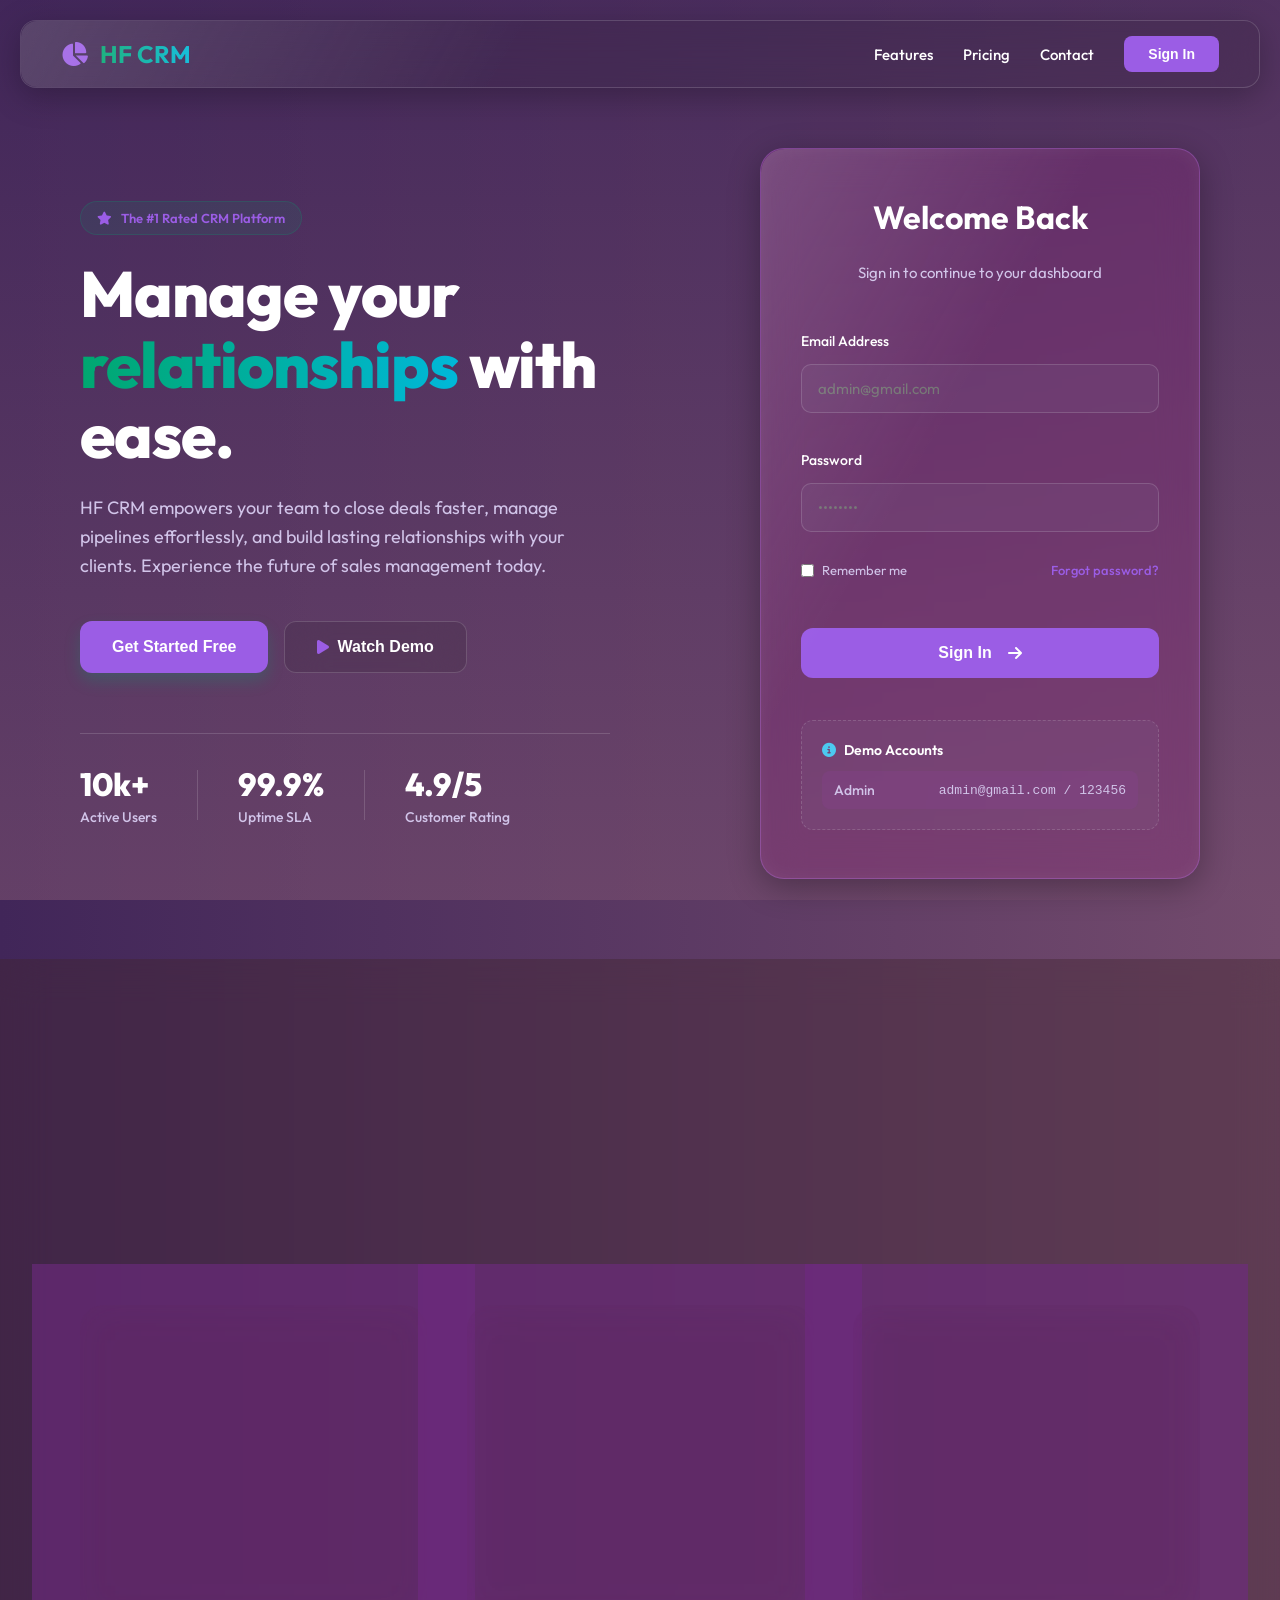
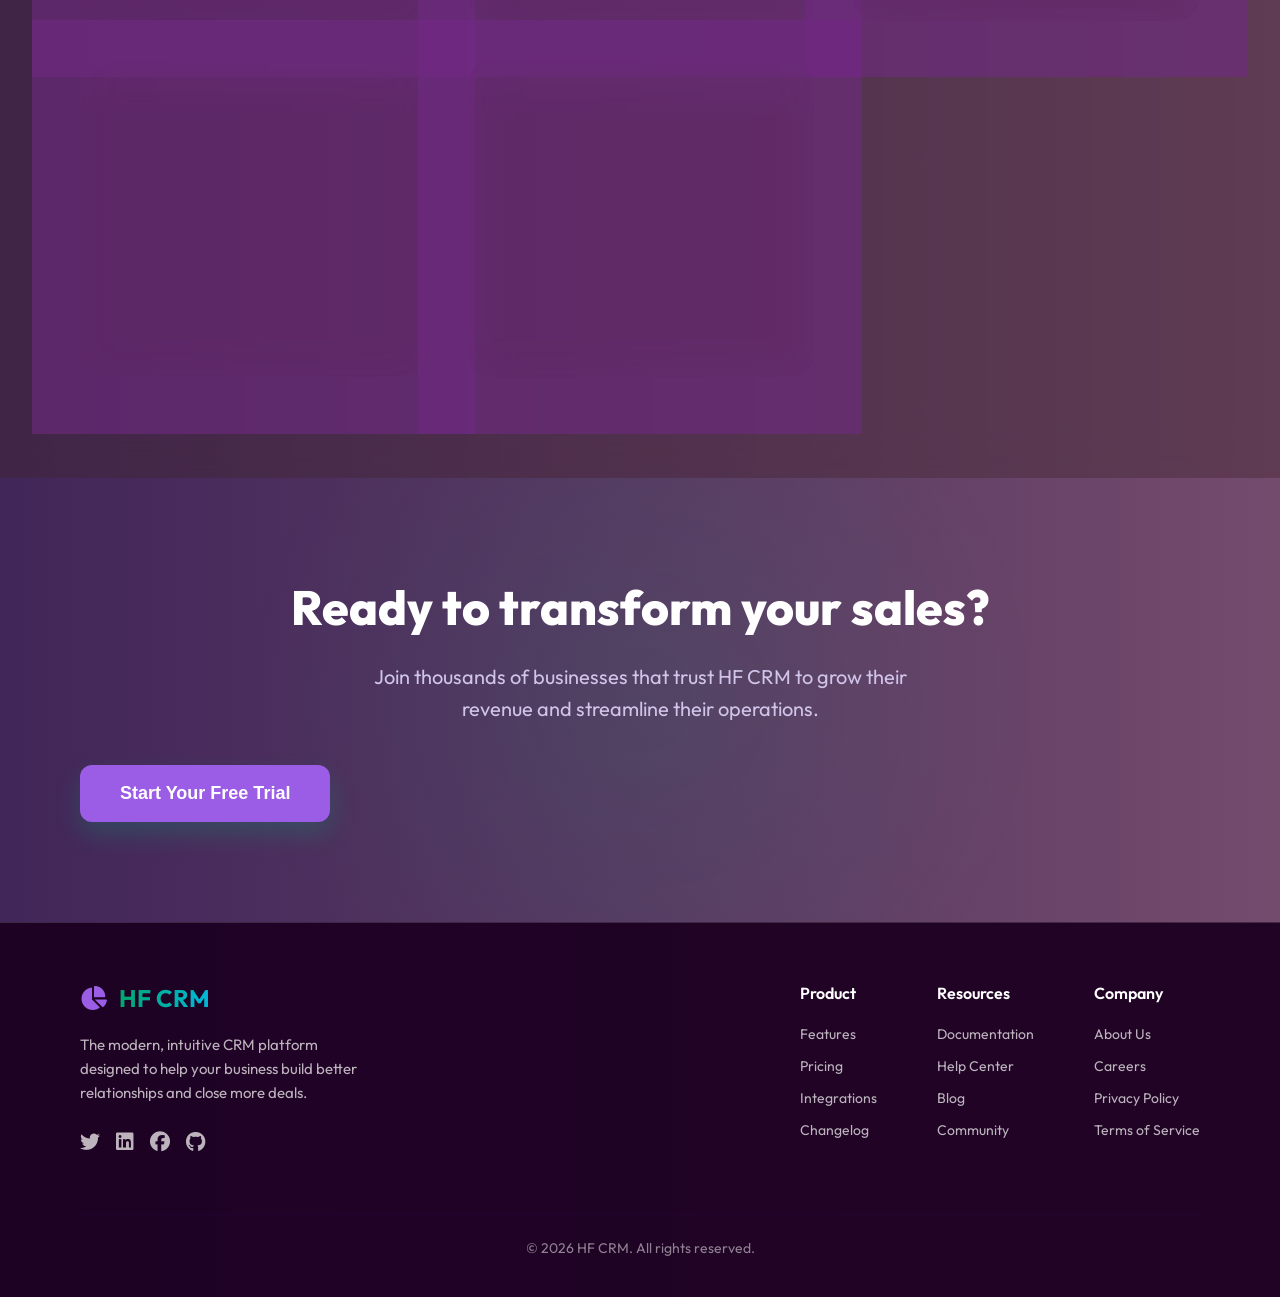
==== index.html @ 9c0c3a37 "Update index.html" ====
<!DOCTYPE html>
<html lang="en">

<head>
    <meta charset="UTF-8">
    <meta name="viewport" content="width=device-width, initial-scale=1.0">
    <title>CRM | Login</title>
    <link rel="stylesheet" href="styles.css">
    <link rel="stylesheet" href="https://cdnjs.cloudflare.com/ajax/libs/font-awesome/6.4.0/css/all.min.css">
</head>

<style>
    html, body.login-body {
        overflow-y: auto !important;
        overflow-x: hidden !important;
        height: auto !important;
        min-height: 100vh !important;
        display: block !important;
    }
</style>

<!-- 🎥 Background Video -->
<video autoplay muted loop playsinline class="bg-video">
    <source src="https://res.cloudinary.com/daoynktgl/video/upload/v1777030679/0424_1_gdzt6b.mp4" type="video/mp4">
</video>

<!-- Overlay (for dark effect) -->
<div class="video-overlay"></div>



<body class="login-body">

    <!-- Navigation Bar -->
    <nav class="glass" style="display: flex; justify-content: space-between; align-items: center; padding: 15px 40px; margin: 20px; border-radius: 16px; position: sticky; top: 20px; z-index: 100;">
        <div class="logo" style="margin-bottom: 0;">
            <i class="fas fa-chart-pie"></i>
            <span>HF CRM</span>
        </div>
        <div style="display: flex; gap: 30px; align-items: center;">
            <a href="#features" style="color: var(--text-primary); text-decoration: none; font-weight: 500; font-size: 15px; transition: color 0.2s;">Features</a>
            <a href="#" style="color: var(--text-primary); text-decoration: none; font-weight: 500; font-size: 15px; transition: color 0.2s;">Pricing</a>
            <a href="#" style="color: var(--text-primary); text-decoration: none; font-weight: 500; font-size: 15px; transition: color 0.2s;">Contact</a>
            <button onclick="document.getElementById('login-section').scrollIntoView({behavior: 'smooth'})" style="padding: 10px 24px; font-size: 14px; border-radius: 8px;">Sign In</button>
        </div>
    </nav>

    <!-- Hero Section -->
    <div style="display: flex; align-items: center; justify-content: space-between; padding: 40px 80px 80px; min-height: calc(100vh - 140px); gap: 60px; flex-wrap: wrap;">
        
        <!-- Left: Marketing Content -->
        <div style="flex: 1; min-width: 400px; max-width: 650px;">
            <div style="display: inline-block; padding: 8px 16px; background: rgba(0, 167, 111, 0.1); color: var(--accent); border-radius: 30px; font-weight: 600; font-size: 13px; margin-bottom: 24px; border: 1px solid rgba(0, 167, 111, 0.2);">
                <i class="fas fa-star" style="margin-right: 6px;"></i> The #1 Rated CRM Platform
            </div>
            <h1 style="font-size: 64px; font-weight: 800; line-height: 1.1; margin-bottom: 24px; color: var(--text-primary); letter-spacing: -1px;">
                Manage your <br/>
                <span style="background: linear-gradient(90deg, #00A76F, #00B8D9); background-clip: text; -webkit-background-clip: text; -webkit-text-fill-color: transparent;">relationships</span> with ease.
            </h1>
            <p style="font-size: 18px; color: var(--text-secondary); line-height: 1.6; margin-bottom: 40px; font-weight: 400;">
                HF CRM empowers your team to close deals faster, manage pipelines effortlessly, and build lasting relationships with your clients. Experience the future of sales management today.
            </p>
            <div style="display: flex; gap: 16px;">
                <button onclick="document.getElementById('login-section').scrollIntoView({behavior: 'smooth'})" style="padding: 16px 32px; font-size: 16px; border-radius: 12px; box-shadow: 0 8px 16px rgba(0, 167, 111, 0.24);">Get Started Free</button>
                <button style="padding: 16px 32px; font-size: 16px; background: var(--bg-panel); color: var(--text-primary); border: 1px solid var(--border); border-radius: 12px; backdrop-filter: var(--blur);" onclick="alert('Demo video coming soon!')">
                    <i class="fas fa-play" style="color: var(--accent);"></i> Watch Demo
                </button>
            </div>
            
            <div style="margin-top: 60px; display: flex; gap: 40px; align-items: center; padding-top: 30px; border-top: 1px solid var(--border);">
                <div>
                    <h3 style="font-size: 32px; font-weight: 800; margin-bottom: 4px; color: var(--text-primary);">10k+</h3>
                    <p style="font-size: 14px; color: var(--text-secondary); font-weight: 500;">Active Users</p>
                </div>
                <div style="width: 1px; height: 50px; background: var(--border);"></div>
                <div>
                    <h3 style="font-size: 32px; font-weight: 800; margin-bottom: 4px; color: var(--text-primary);">99.9%</h3>
                    <p style="font-size: 14px; color: var(--text-secondary); font-weight: 500;">Uptime SLA</p>
                </div>
                <div style="width: 1px; height: 50px; background: var(--border);"></div>
                <div>
                    <h3 style="font-size: 32px; font-weight: 800; margin-bottom: 4px; color: var(--text-primary);">4.9/5</h3>
                    <p style="font-size: 14px; color: var(--text-secondary); font-weight: 500;">Customer Rating</p>
                </div>
            </div>
        </div>

        <!-- Right: Login Form -->
        <div id="login-section" style="flex: 1; display: flex; justify-content: flex-end; min-width: 400px;">
            <div class="glass login-box" style="margin: 0; width: 100%; max-width: 440px; border-radius: 24px; padding: 48px 40px; ">
                <h2 style="font-size: 32px; margin-bottom: 8px;">Welcome Back</h2>
                <p style="text-align: center; color: var(--text-secondary); margin-bottom: 32px; font-size: 15px;">Sign in to continue to your dashboard</p>

                <div id="loginError" style="color: var(--danger); font-size: 14px; text-align: center; display: none; background: rgba(255, 86, 48, 0.12); padding: 12px; border-radius: 8px; margin-bottom: 20px; font-weight: 500; border: 1px solid rgba(255, 86, 48, 0.2);">
                    <i class="fas fa-exclamation-circle" style="margin-right: 6px;"></i> Invalid credentials
                </div>

                <div class="input-group" style="margin-bottom: 20px;">
                    <label for="username" style="font-weight: 500; margin-bottom: 8px; color: var(--text-primary);">Email Address</label>
                    <input type="email" id="username" placeholder="admin@gmail.com" style="padding: 14px 16px; border-radius: 10px;">
                </div>
                <div class="input-group" style="margin-bottom: 12px;">
                    <label for="password" style="font-weight: 500; margin-bottom: 8px; color: var(--text-primary);">Password</label>
                    <input type="password" id="password" placeholder="••••••••" style="padding: 14px 16px; border-radius: 10px;" onkeypress="if(event.key === 'Enter') login()">
                </div>
                
                <div style="display: flex; justify-content: space-between; align-items: center; margin-bottom: 32px;">
                    <label style="display: flex; align-items: center; gap: 8px; font-size: 13px; color: var(--text-secondary); cursor: pointer;">
                        <input type="checkbox" style="width: auto; margin: 0; accent-color: var(--accent);"> Remember me
                    </label>
                    <a href="#" style="font-size: 13px; color: var(--accent); text-decoration: none; font-weight: 500;">Forgot password?</a>
                </div>
                
                <button onclick="login()" style="width: 100%; padding: 16px; margin-bottom: 24px; border-radius: 12px; font-size: 16px;">
                    Sign In <i class="fas fa-arrow-right" style="margin-left: 8px;"></i>
                </button>

                <div style="font-size: 14px; color: var(--text-secondary); background: rgba(145, 158, 171, 0.08); padding: 20px; border-radius: 12px; border: 1px dashed var(--border);">
                    <div style="display: flex; align-items: center; gap: 8px; margin-bottom: 12px; color: var(--text-primary); font-weight: 600;">
                        <i class="fas fa-info-circle" style="color: var(--info);"></i> Demo Accounts
                    </div>
                    <div style="display: flex; justify-content: space-between; align-items: center; background: rgba(136, 67, 150, 0.247); padding: 10px 12px; border-radius: 8px;">
                        <span style="font-weight: 500;">Admin</span>
                        <span style="font-family: monospace; font-size: 13px;">admin@gmail.com / 123456</span>
                    </div>
                </div>
            </div>
        </div>
    </div>

    <!-- Features Section -->
    <div id="features" style="padding: 100px 80px; background: rgba(65,38, 47, 0.4); backdrop-filter: var(--blur); -webkit-backdrop-filter: var(--blur); border-top: 1px solid var(--border);">
        <div style="text-align: center; margin-bottom: 70px;">
            <div style="display: inline-block; padding: 6px 14px; background: rgba(0, 184, 217, 0.1); color: var(--info); border-radius: 20px; font-weight: 600; font-size: 13px; margin-bottom: 16px;">
                WHY CHOOSE US
            </div>
            <h2 style="font-size: 42px; font-weight: 800; margin-bottom: 20px; color: var(--text-primary);">Everything you need to scale</h2>
            <p style="font-size: 18px; color: var(--text-secondary); max-width: 600px; margin: 0 auto; line-height: 1.6;">Our comprehensive suite of tools helps you manage every aspect of your customer relationships seamlessly.</p>
        </div>
        
        <div style="display: grid; grid-template-columns: repeat(auto-fit, minmax(320px, 1fr)); gap: 40px; max-width: 1200px; margin: 0 auto;">
            <!-- Feature 1 -->
            <div class="glass" style="padding: 40px; border-radius: 24px; transition: transform 0.3s, box-shadow 0.3s; background: rgba(112, 42, 131, 0.6);">
                <div style="width: 64px; height: 64px; background: linear-gradient(135deg, rgba(0, 167, 111, 0.2), rgba(0, 167, 111, 0.05)); border-radius: 16px; display: flex; align-items: center; justify-content: center; margin-bottom: 24px; color: #00A76F; font-size: 28px; box-shadow: 0 8px 16px rgba(0, 167, 111, 0.1);">
                    <i class="fas fa-users"></i>
                </div>
                <h3 style="font-size: 22px; font-weight: 700; margin-bottom: 16px;">Contact Management</h3>
                <p style="color: var(--text-secondary); font-size: 16px; line-height: 1.6;">Store and organize all your customer details, communication history, and important notes securely in one centralized hub.</p>
            </div>
            
            <!-- Feature 2 -->
            <div class="glass" style="padding: 40px; border-radius: 24px; transition: transform 0.3s, box-shadow 0.3s; background: rgba(112, 42, 131, 0.6);">
                <div style="width: 64px; height: 64px; background: linear-gradient(135deg, rgba(0, 184, 217, 0.2), rgba(0, 184, 217, 0.05)); border-radius: 16px; display: flex; align-items: center; justify-content: center; margin-bottom: 24px; color: #00B8D9; font-size: 28px; box-shadow: 0 8px 16px rgba(0, 184, 217, 0.1);">
                    <i class="fas fa-tasks"></i>
                </div>
                <h3 style="font-size: 22px; font-weight: 700; margin-bottom: 16px;">Visual Pipelines</h3>
                <p style="color: var(--text-secondary); font-size: 16px; line-height: 1.6;">Visualize your sales process with our intuitive drag-and-drop Kanban boards. Never lose track of a deal's progress again.</p>
            </div>

            <!-- Feature 3 -->
            <div class="glass" style="padding: 40px; border-radius: 24px; transition: transform 0.3s, box-shadow 0.3s; background: rgba(112, 42, 131, 0.6);">
                <div style="width: 64px; height: 64px; background: linear-gradient(135deg, rgba(255, 171, 0, 0.2), rgba(255, 171, 0, 0.05)); border-radius: 16px; display: flex; align-items: center; justify-content: center; margin-bottom: 24px; color: #FFAB00; font-size: 28px; box-shadow: 0 8px 16px rgba(255, 171, 0, 0.1);">
                    <i class="fas fa-chart-pie"></i>
                </div>
                <h3 style="font-size: 22px; font-weight: 700; margin-bottom: 16px;">Advanced Analytics</h3>
                <p style="color: var(--text-secondary); font-size: 16px; line-height: 1.6;">Gain actionable insights into your team's performance with comprehensive real-time dashboards and detailed reports.</p>
            </div>
            
            <!-- Feature 4 -->
            <div class="glass" style="padding: 40px; border-radius: 24px; transition: transform 0.3s, box-shadow 0.3s; background: rgba(112, 42, 131, 0.6);">
                <div style="width: 64px; height: 64px; background: linear-gradient(135deg, rgba(255, 86, 48, 0.2), rgba(255, 86, 48, 0.05)); border-radius: 16px; display: flex; align-items: center; justify-content: center; margin-bottom: 24px; color: #FF5630; font-size: 28px; box-shadow: 0 8px 16px rgba(255, 86, 48, 0.1);">
                    <i class="fas fa-shield-alt"></i>
                </div>
                <h3 style="font-size: 22px; font-weight: 700; margin-bottom: 16px;">Enterprise Security</h3>
                <p style="color: var(--text-secondary); font-size: 16px; line-height: 1.6;">Bank-grade encryption, role-based access controls, and automated backups keep your sensitive customer data safe.</p>
            </div>
            <!-- Live Analytics Section -->
            <div class="glass anim-float-up anim-stagger-5" style="padding:40px; border-radius:24px; background: rgba(112, 42, 131, 0.6); text-align:center;">
                <h2 style="font-size:36px; font-weight:800; color:var(--text-primary); margin-bottom:20px;">Live Analytics Overview</h2>
                <img src="https://cdn-icons-png.flaticon.com/128/1325/1325104.png" alt="Analytics illustration" style="max-width:100%; height:auto; border-radius:12px; box-shadow:0 8px 16px rgba(0,0,0,0.2);">
                <p style="font-size:16px; color:var(--text-secondary); margin-top:12px;">Real‑time insights visualized with sleek, glass‑morphic charts.</p>
            </div>
        </div>
    </div>

    <!-- CTA Section -->
    <div style="padding: 100px 80px; text-align: center; position: relative; overflow: hidden;">
        <div style="position: absolute; top: 50%; left: 50%; transform: translate(-50%, -50%); width: 800px; height: 800px; background: radial-gradient(circle, rgba(0, 167, 111, 0.1) 0%, transparent 70%); z-index: -1;"></div>
        <h2 style="font-size: 48px; font-weight: 800; margin-bottom: 24px; color: var(--text-primary);">Ready to transform your sales?</h2>
        <p style="font-size: 20px; color: var(--text-secondary); max-width: 600px; margin: 0 auto 40px; line-height: 1.6;">Join thousands of businesses that trust HF CRM to grow their revenue and streamline their operations.</p>
        <button onclick="document.getElementById('login-section').scrollIntoView({behavior: 'smooth'})" style="padding: 18px 40px; font-size: 18px; border-radius: 12px; box-shadow: 0 12px 24px rgba(0, 167, 111, 0.24); transition: transform 0.2s, box-shadow 0.2s;">
            Start Your Free Trial
        </button>
    </div>

    <!-- Footer -->
    <footer style="padding: 60px 80px 40px; background: rgba(29, 0, 34, 0.95); color: white; border-top: 1px solid var(--border);">
        <div style="display: flex; justify-content: space-between; flex-wrap: wrap; gap: 40px; max-width: 1200px; margin: 0 auto 60px;">
            <div style="max-width: 300px;">
                <div class="logo" style="margin-bottom: 20px; color: white;">
                    <i class="fas fa-chart-pie" style="color: var(--accent);"></i>
                    <span style="background: linear-gradient(90deg, #00A76F, #00B8D9); background-clip: text; -webkit-background-clip: text; -webkit-text-fill-color: transparent;">HF CRM</span>
                </div>
                <p style="color: rgba(255,255,255,0.7); font-size: 15px; line-height: 1.6; margin-bottom: 24px;">The modern, intuitive CRM platform designed to help your business build better relationships and close more deals.</p>
                <div style="display: flex; gap: 16px;">
                    <a href="#" style="color: rgba(255,255,255,0.7); font-size: 20px; transition: color 0.2s;"><i class="fab fa-twitter"></i></a>
                    <a href="#" style="color: rgba(255,255,255,0.7); font-size: 20px; transition: color 0.2s;"><i class="fab fa-linkedin"></i></a>
                    <a href="#" style="color: rgba(255,255,255,0.7); font-size: 20px; transition: color 0.2s;"><i class="fab fa-facebook"></i></a>
                    <a href="#" style="color: rgba(255,255,255,0.7); font-size: 20px; transition: color 0.2s;"><i class="fab fa-github"></i></a>
                </div>
            </div>
            
            <div style="display: flex; gap: 60px; flex-wrap: wrap;">
                <div>
                    <h4 style="color: white; font-size: 16px; font-weight: 600; margin-bottom: 20px;">Product</h4>
                    <ul style="list-style: none; padding: 0; margin: 0; display: flex; flex-direction: column; gap: 12px;">
                        <li><a href="#" style="color: rgba(255,255,255,0.7); text-decoration: none; font-size: 14px; transition: color 0.2s;">Features</a></li>
                        <li><a href="#" style="color: rgba(255,255,255,0.7); text-decoration: none; font-size: 14px; transition: color 0.2s;">Pricing</a></li>
                        <li><a href="#" style="color: rgba(255,255,255,0.7); text-decoration: none; font-size: 14px; transition: color 0.2s;">Integrations</a></li>
                        <li><a href="#" style="color: rgba(255,255,255,0.7); text-decoration: none; font-size: 14px; transition: color 0.2s;">Changelog</a></li>
                    </ul>
                </div>
                <div>
                    <h4 style="color: white; font-size: 16px; font-weight: 600; margin-bottom: 20px;">Resources</h4>
                    <ul style="list-style: none; padding: 0; margin: 0; display: flex; flex-direction: column; gap: 12px;">
                        <li><a href="#" style="color: rgba(255,255,255,0.7); text-decoration: none; font-size: 14px; transition: color 0.2s;">Documentation</a></li>
                        <li><a href="#" style="color: rgba(255,255,255,0.7); text-decoration: none; font-size: 14px; transition: color 0.2s;">Help Center</a></li>
                        <li><a href="#" style="color: rgba(255,255,255,0.7); text-decoration: none; font-size: 14px; transition: color 0.2s;">Blog</a></li>
                        <li><a href="#" style="color: rgba(255,255,255,0.7); text-decoration: none; font-size: 14px; transition: color 0.2s;">Community</a></li>
                    </ul>
                </div>
                <div>
                    <h4 style="color: white; font-size: 16px; font-weight: 600; margin-bottom: 20px;">Company</h4>
                    <ul style="list-style: none; padding: 0; margin: 0; display: flex; flex-direction: column; gap: 12px;">
                        <li><a href="#" style="color: rgba(255,255,255,0.7); text-decoration: none; font-size: 14px; transition: color 0.2s;">About Us</a></li>
                        <li><a href="#" style="color: rgba(255,255,255,0.7); text-decoration: none; font-size: 14px; transition: color 0.2s;">Careers</a></li>
                        <li><a href="#" style="color: rgba(255,255,255,0.7); text-decoration: none; font-size: 14px; transition: color 0.2s;">Privacy Policy</a></li>
                        <li><a href="#" style="color: rgba(255,255,255,0.7); text-decoration: none; font-size: 14px; transition: color 0.2s;">Terms of Service</a></li>
                    </ul>
                </div>
            </div>
        </div>
        <div style="border-top: 1px solid rgba(77, 0, 154, 0.1); padding-top: 24px; text-align: center; color: rgba(255,255,255,0.5); font-size: 14px;">
            <p>© 2026 HF CRM. All rights reserved.</p>
        </div>
    </footer>

    <script type="module" src="script.js"></script>
</body>
</html>
---- styles.css ----
@import url('https://fonts.googleapis.com/css2?family=Outfit:wght@300;400;500;600;700&display=swap');

:root {
    --bg-base: linear-gradient(to right, rgb(65, 38, 89), #734b6d);

    --bg-panel: rgba(30, 30, 30, 0.12);
    --bg-card: rgba(255, 255, 255, 0.12);

    --border: rgba(255, 255, 255, 0.15);

    --text-primary: #ffffff;
    --text-secondary: #d1c4e9;

    --accent: #9b5de5;
    --accent-hover: #7b2cbf;

    --danger: #ff6b6b;
    --warning: #ffd166;
    --info: #4cc9f0;

    --blur: blur(20px);
}

/* RESET */
* {
    margin: 0;
    padding: 0;
    box-sizing: border-box;
}

/* BODY (single clean version) */
body {
    font-family: 'Outfit', sans-serif;
    color: var(--text-primary);
    min-height: 100vh;
    overflow-x: hidden;
    animation: fadeSlide 0.5s ease;

    /* fallback background */
    background: var(--bg-base);
}

/*  background: none;VIDEO BACKGROUND */
.bg-video {
    position: fixed;
    top: 0;
    left: 0;
    width: 100%;
    height: 100%;
    object-fit: cover;
    z-index: -2;
}

/* Overlay */
.video-overlay {
    position: fixed;
    width: 100%;
    height: 100%;
    background: rgba(30, 10, 50, 0.6);
    z-index: -1;
}

/* INPUT GROUP FIX */
.input-group {
    display: flex;
    flex-direction: column;
    gap: 6px;
    align-items: flex-start;
    width: 100%;
}



/* ===================== MAIN ===================== */
.main-content {
    flex: 1;
    padding: 20px;
    overflow-y: auto;
}

/* HEADER */
.header {
    display: flex;
    justify-content: space-between;
    margin-bottom: 20px;
}

/* ===================== SECTIONS ===================== */
.section {
    display: none;
    opacity: 0;
    transform: translateY(10px);
}

.section.active {
    display: block;
    opacity: 1;
    transform: translateY(0);
}

/* ===================== STATS ===================== */
.stats-grid {
    display: grid;
    grid-template-columns: repeat(3, 1fr);
    gap: 15px;
}

.stat-card {
    padding: 20px;
}

.stat-card .value {
    font-size: 24px;
    font-weight: 700;
}

/* ===================== DIRECTORY ===================== */
.directory-layout {
    display: flex;
    gap: 15px;
}

.dir-list {
    width: 300px;
    padding: 15px;
}

.customer-card {
    padding: 10px;
    border-radius: 8px;
    cursor: pointer;
    background: rgba(0,0,0,0.04);
}

.customer-card:hover {
    background: rgba(0,0,0,0.08);
}

/* ===================== PROFILE ===================== */
.profile-header {
    padding: 20px;
}

.profile-title {
    font-size: 22px;
}

/* ===================== PIPELINE ===================== */
.pipeline-board {
    display: flex;
    gap: 15px;
}

.pipeline-col {
    flex: 1;
    padding: 10px;
}

.kanban-card {
    padding: 12px;
    border-radius: 8px;
    background: var(--bg-card);
    cursor: grab;
}

/* ===================== ADMIN ===================== */
.admin-grid {
    display: grid;
    grid-template-columns: 1fr 2fr;
    gap: 20px;
}

.admin-card {
    padding: 20px;
}

/* ===================== BUTTON ===================== */
button {
    background: var(--accent);
    color: #fff;
    border: none;
    padding: 10px;
    border-radius: 6px;
    cursor: pointer;
}

button:hover {
    background: var(--accent-hover);
}

/* ===================== ANIMATIONS ===================== */
@keyframes fadeSlide {
    from { opacity: 0; transform: translateY(8px); }
    to { opacity: 1; transform: translateY(0); }
}







/* ============================= */
/* 🎬 SMOOTH ANIMATIONS */
/* ============================= */

/* Page load */

/* Section switching */
.section {
    opacity: 0;
    transform: translateY(10px);
}

.section.active {
    opacity: 1;
    transform: translateY(0);
    transition: all 0.3s ease;
}

/* Cards hover */
.glass:hover,
.customer-card:hover,
.kanban-card:hover {
    transform: translateY(-4px);
    box-shadow: 0 10px 20px rgba(0,0,0,0.15);
}

/* Buttons */
button:hover {
    transform: translateY(-2px) scale(1.02);
}
button:active {
    transform: scale(0.96);
}

/* Sidebar hover */
.nav-item:hover {
    transform: translateX(5px);
}






::-webkit-scrollbar {
    width: 6px;
    height: 6px;
}

::-webkit-scrollbar-track {
    background: transparent;
}

::-webkit-scrollbar-thumb {
    background: rgba(145, 158, 171, 0.24);
    border-radius: 4px;
}

::-webkit-scrollbar-thumb:hover {
    background: rgba(145, 158, 171, 0.48);
}

/* Glass Panel Utility */
/* ===================== GLASS ===================== */

.glass {
    background: var(--bg-panel);
    backdrop-filter: var(--blur);
    -webkit-backdrop-filter: var(--blur);

    border: 1px solid var(--border);
    border-radius: 16px;

    /* ✨ Add depth */
    box-shadow: 0 8px 32px rgba(0, 0, 0, 0.25);

    /* ✨ Subtle inner highlight (glass feel) */
    position: relative;
    overflow: hidden;
}

.glass::before {
    content: "";
    position: absolute;
    inset: 0;
    border-radius: 16px;

    /* light reflection */
    background: linear-gradient(
        120deg,
        rgba(255, 255, 255, 0.15),
        transparent 40%
    );

    pointer-events: none;
}

/* 📦 Directory Panel - Compact Version */

.dir-list {
    width: 320px;              /* smaller width */
    padding: 16px;             /* reduced padding */
    gap: 10px;
}

.dir-profile {
    padding: 16px;             /* reduce inside spacing */
}

/* 🔍 Search box */
#search {
    padding: 8px 10px;
    font-size: 13px;
}

/* 🔽 Filter dropdown */
.dir-filters select {
    padding: 6px 8px;
    font-size: 12px;
}

/* 👤 Customer Cards */
.customer-card {
    padding: 10px;
    font-size: 13px;
}

.customer-card .name {
    font-size: 14px;
}

.customer-card .company {
    font-size: 11px;
}

/* 🧠 Profile Section */
.profile-header {
    padding: 16px;
}

.profile-title {
    font-size: 20px;
}

.profile-info {
    gap: 12px;
}

.info-item span:first-child {
    font-size: 11px;
}

.info-item span:last-child {
    font-size: 13px;
}

/* 📝 Notes */
.notes-section {
    padding: 16px;
}

.note-item {
    padding: 10px;
    font-size: 12px;
}


/* 🎥 VIDEO BACKGROUND */
.bg-video {
    position: fixed;
    top: 0;
    left: 0;
    width: 100%;
    height: 100%;
    object-fit: cover;
    z-index: -2;
}

/* Dark overlay for readability */
.video-overlay {
    position: fixed;
    top: 0;
    left: 0;
    width: 100%;
    height: 100%;

    background: linear-gradient(
        rgba(66, 39, 90, 0.7),
        rgba(115, 75, 109, 0.7)
    );

    z-index: -1;
}



/* Login Page Specific */
/* Wrapper */
.login-wrapper {
    flex: 1;
    display: flex;
    justify-content: flex-end;
    min-width: 400px;
}

/* Login Box */
.login-box {
    width: 100%;
    max-width: 420px;
    padding: 40px;
    border-radius: 24px;

    background: rgba(150, 38, 133, 0.25);
    backdrop-filter: blur(20px);
    -webkit-backdrop-filter: blur(20px);

    border: 1px solid rgba(199, 125, 255, 0.3);

    box-shadow: 
        0 8px 32px rgba(0, 0, 0, 0.3),
        inset 0 0 20px rgba(255, 255, 255, 0.05);

    display: flex;
    flex-direction: column;
    gap: 18px;

    position: relative;
    overflow: hidden;
}

/* Glass reflection */
.login-box::before {
    content: "";
    position: absolute;
    inset: 0;
    border-radius: 24px;
    background: linear-gradient(
        120deg,
        rgba(255,255,255,0.15),
        transparent 40%
    );
}

/* Text */
.login-box h2 {
    text-align: center;
    font-size: 28px;
}

.login-sub {
    text-align: center;
    color: var(--text-secondary);
    margin-bottom: 10px;
}

/* Error */
.login-error {
    display: none;
    background: rgba(255, 86, 48, 0.12);
    padding: 10px;
    border-radius: 8px;
    color: var(--danger);
    font-size: 14px;
}
.input-group {
    display: flex;
    flex-direction: column;
    gap: 8px;
    align-items: center;

display: flex;
    flex-direction: column;
    gap: 6px;
    align-items: flex-start; /* ✅ FIX */
    width: 100%;
}

.input-group label {
    text-align: left;
    width: 100%;
    font-size: 14px;
}


.input-group label {
    font-size: 14px;
    color: var(--text-secondary);
}

input,
select,
textarea {
    width: 100%;
    padding: 12px 16px;
    background: rgba(145, 158, 171, 0.08);
    border: 1px solid var(--border);
    border-radius: 8px;
    color: var(--text-primary);
    font-family: inherit;
    font-size: 15px;
    transition: all 0.2s;
    outline: none;
}

input:focus,
select:focus,
textarea:focus {
    border-color: var(--accent);
    background: rgba(0, 167, 111, 0.04);
    box-shadow: 0 0 0 4px rgba(0, 167, 111, 0.16);
}

button {
    background: var(--accent);
    color: white;
    border: none;
    padding: 14px;
    border-radius: 8px;
    font-size: 16px;
    font-weight: 600;
    cursor: pointer;
    transition: all 0.2s;
    display: flex;
    justify-content: center;
    align-items: center;
    gap: 8px;
}

button:hover {
    background: var(--accent-hover);
    transform: translateY(-2px);
    box-shadow: 0 8px 16px rgba(0, 167, 111, 0.24);
}

button:active {
    transform: translateY(0);
}

button.danger {
    background: rgba(255, 86, 48, 0.16);
    color: var(--danger);
}

button.danger:hover {
    background: var(--danger);
    color: white;
    box-shadow: 0 8px 16px rgba(255, 86, 48, 0.24);
}

/* Dashboard Layout */
.sidebar {
    width: 280px;
    border-right: 1px solid var(--border);
    padding: 24px;
    display: flex;
    flex-direction: column;
    gap: 8px;
    background: var(--bg-panel);
    backdrop-filter: var(--blur);
    z-index: 10;
    border-radius: 0;

    

}
/* Mobile behavior */
@media (max-width: 768px) {
    .sidebar {
        position: fixed;
        top: 0;
        left: 0;
        height: 100%;
        width: 220px;
        transform: translateX(-100%);
        transition: 0.3s ease;
        z-index: 1000;
    }

    .sidebar.active {
        transform: translateX(0);
    }
}


.logo {
    font-size: 24px;
    font-weight: 700;
    margin-bottom: 32px;
    display: flex;
    align-items: center;
    gap: 12px;
}

.logo span {
    background: linear-gradient(90deg, #00A76F, #00B8D9);
    -webkit-background-clip: text;
    background-clip: text;
    -webkit-text-fill-color: transparent;
}

.logo i {
    color: var(--accent);
}

.nav-item {
    padding: 14px 16px;
    border-radius: 8px;
    cursor: pointer;
    color: var(--text-secondary);
    font-weight: 500;
    transition: all 0.2s;
    display: flex;
    align-items: center;
    gap: 14px;
}

.nav-item i {
    font-size: 18px;
    width: 20px;
    text-align: center;
}

.nav-item:hover {
    background: rgba(145, 158, 171, 0.08);
    color: var(--text-primary);
}

.nav-item.active {
    background: rgba(0, 167, 111, 0.08);
    color: var(--accent);
}

/* Logout always at bottom (desktop) */
.nav-item.logout {
    margin-top: auto;
}

/* Mobile fix */
@media (max-width: 768px) {
    .nav-item.logout {
        position: fixed;
        bottom: 10px;
        right: 10px;
        background: var(--danger);
        color: white;
        border-radius: 50px;
        padding: 10px 14px;
        z-index: 999;
    }

    .nav-item.logout i {
        margin: 0;
    }

    .nav-item.logout span {
        display: none; /* optional: icon only */
    }
}

.header {
    display: flex;
    justify-content: space-between;
    align-items: center;
    margin-bottom: 32px;
}

.header h1 {
    font-size: 28px;
    font-weight: 600;
    margin: 0;
}

.user-info {
    display: flex;
    align-items: center;
    gap: 12px;
    padding: 8px 20px 8px 12px;
    border-radius: 30px;
    background: var(--bg-card);
    border: 1px solid var(--border);
}

.role-badge {
    font-size: 11px;
    padding: 3px 8px;
    border-radius: 6px;
    background: rgba(0, 184, 217, 0.16);
    color: var(--info);
    text-transform: uppercase;
    font-weight: 700;
    letter-spacing: 0.5px;
}

/* Sections */
.section {
    display: none;
    animation: fadeIn 0.4s ease;
}

.section.active {
    display: flex;
    flex-direction: column;
    height: 100%;
}

/* Directory Layout */
.directory-layout {
    display: flex;
    gap: 24px;
    height: calc(100vh - 150px);
}

.dir-list {
    width: 380px;
    display: flex;
    flex-direction: column;
    gap: 16px;
    padding: 24px;
}

.dir-filters {
    display: flex;
    gap: 8px;
}

.customer-card {
    padding: 16px;
    border-radius: 12px;
    background: rgba(145, 158, 171, 0.04);
    border: 1px solid var(--border);
    cursor: pointer;
    transition: all 0.2s;
    position: relative;
    overflow: hidden;
}

.customer-card::before {
    content: '';
    position: absolute;
    left: 0;
    top: 0;
    height: 100%;
    width: 4px;
    background: transparent;
    transition: all 0.2s;
}

.customer-card:hover {
    background: rgba(145, 158, 171, 0.08);
}

.customer-card.active {
    background: rgba(0, 167, 111, 0.08);
    border-color: rgba(0, 167, 111, 0.24);
}

.customer-card.active::before {
    background: var(--accent);
}

.customer-card .name {
    font-weight: 600;
    font-size: 16px;
}

.customer-card .company {
    color: var(--text-secondary);
    font-size: 13px;
    margin-top: 4px;
}

.customer-card .badge {
    display: inline-block;
    font-size: 11px;
    padding: 3px 8px;
    border-radius: 6px;
    margin-top: 10px;
    font-weight: 600;
}

.dir-profile {
    flex: 1;
    display: flex;
    flex-direction: column;
    overflow: hidden;
}

.profile-header {
    padding: 32px;
    border-bottom: 1px solid var(--border);
    background: rgba(33, 43, 54, 0.4);
    border-radius: 16px 16px 0 0;
}

.profile-title {
    font-size: 32px;
    font-weight: 700;
}

.profile-info {
    display: grid;
    grid-template-columns: repeat(auto-fit, minmax(200px, 1fr));
    gap: 24px;
}

.info-item {
    display: flex;
    flex-direction: column;
    gap: 6px;
}

.info-item span:first-child {
    color: var(--text-secondary);
    font-size: 13px;
    text-transform: uppercase;
    letter-spacing: 0.5px;
    font-weight: 500;
}

.info-item span:last-child {
    font-weight: 500;
    font-size: 16px;
}

.notes-section {
    flex: 1;
    display: flex;
    flex-direction: column;
    padding: 32px;
    overflow: hidden;
}

.notes-list {
    flex: 1;
    overflow-y: auto;
    display: flex;
    flex-direction: column;
    gap: 16px;
    padding-right: 8px;
    margin-bottom: 24px;
}

.note-item {
    background: rgba(145, 158, 171, 0.04);
    padding: 20px;
    border-radius: 12px;
    border-left: 4px solid var(--info);
    animation: fadeIn 0.3s ease;
}

.note-item .meta {
    display: flex;
    justify-content: space-between;
    font-size: 13px;
    color: var(--text-secondary);
    margin-bottom: 12px;
}

.note-item .meta span:first-child {
    color: var(--text-primary);
    font-weight: 500;
}

.note-item .text {
    font-size: 15px;
    line-height: 1.6;
    color: rgba(255, 255, 255, 0.9);
}

.note-item .follow-up {
    margin-top: 12px;
    font-size: 13px;
    color: var(--warning);
    display: inline-flex;
    align-items: center;
    gap: 6px;
    background: rgba(255, 171, 0, 0.16);
    padding: 6px 12px;
    border-radius: 6px;
    font-weight: 500;
}

.note-input-area {
    display: flex;
    flex-direction: column;
    gap: 16px;
    background: rgba(145, 158, 171, 0.04);
    padding: 20px;
    border-radius: 12px;
    border: 1px solid var(--border);
}

.note-actions {
    display: flex;
    gap: 16px;
    align-items: center;
}

.note-actions input[type="date"] {
    flex: 1;
    background: var(--bg-base);
}

.note-actions button {
    width: auto;
    padding: 12px 24px;
}

/* Pipeline */
.pipeline-board {
    display: flex;
    gap: 24px;
    height: calc(100vh - 150px);
    overflow-x: auto;
    padding-bottom: 24px;
}

.pipeline-col {
    flex: 1;
    min-width: 320px;
    display: flex;
    flex-direction: column;
    gap: 16px;
    background: rgba(33, 43, 54, 0.4);
    padding: 20px;
    border-radius: 16px;
    border: 1px solid var(--border);
}

.pipeline-col h3 {
    font-size: 16px;
    font-weight: 600;
    color: var(--text-primary);
    display: flex;
    justify-content: space-between;
    align-items: center;
    margin: 0 0 8px 0;
    padding-bottom: 12px;
    border-bottom: 1px solid var(--border);
}

.pipeline-col h3 span {
    background: rgba(145, 158, 171, 0.16);
    padding: 2px 10px;
    border-radius: 12px;
    font-size: 12px;
}

.kanban-cards {
    flex: 1;
    display: flex;
    flex-direction: column;
    gap: 16px;
    min-height: 150px;
    overflow-y: auto;
    padding-right: 4px;
}

.kanban-card {
    background: var(--bg-card);
    padding: 20px;
    border-radius: 12px;
    border: 1px solid var(--border);
    cursor: grab;
    user-select: none;
    transition: all 0.2s;
    box-shadow: 0 4px 8px rgba(0, 0, 0, 0.1);
}

.kanban-card:hover {
    border-color: var(--text-secondary);
    transform: translateY(-2px);
    box-shadow: 0 8px 16px rgba(0, 0, 0, 0.2);
}

.kanban-card:active {
    cursor: grabbing;
    transform: scale(0.98);
}

.kanban-card .name {
    font-weight: 600;
    margin-bottom: 6px;
    font-size: 16px;
}

.kanban-card .company {
    font-size: 14px;
    color: var(--text-secondary);
}

/* Admin */
.admin-grid {
    display: grid;
    grid-template-columns: 1fr 2fr;
    gap: 32px;
}

.admin-card {
    padding: 32px;
    display: flex;
    flex-direction: column;
    gap: 20px;
}

.admin-card h3 {
    margin: 0;
    font-size: 20px;
    font-weight: 600;
}

.user-list {
    display: flex;
    flex-direction: column;
    gap: 16px;
}

.user-item {
    display: flex;
    justify-content: space-between;
    align-items: center;
    padding: 20px;
    background: rgba(145, 158, 171, 0.04);
    border-radius: 12px;
    border: 1px solid var(--border);
}

.user-item .info strong {
    display: block;
    margin-bottom: 6px;
    font-size: 16px;
}

.user-item .info span {
    font-size: 14px;
    color: var(--text-secondary);
}

/* Dashboard Home */
.stats-grid {
    display: grid;
    grid-template-columns: repeat(auto-fit, minmax(280px, 1fr));
    gap: 24px;
}

.stat-card {
    padding: 32px;
    display: flex;
    flex-direction: column;
    gap: 12px;
    position: relative;
    overflow: hidden;
}

.stat-card::after {
    content: '';
    position: absolute;
    right: -20px;
    bottom: -20px;
    width: 100px;
    height: 100px;
    background: radial-gradient(circle, rgba(255, 255, 255, 0.05) 0%, transparent 70%);
    border-radius: 50%;
}

.stat-card .label {
    color: var(--text-secondary);
    font-size: 15px;
    font-weight: 500;
}

.stat-card .value {
    font-size: 40px;
    font-weight: 700;
    color: var(--text-primary);
}

.stat-card.earnings .value {
    color: var(--accent);
}

/* Animations */
@keyframes slideUp {
    from {
        opacity: 0;
        transform: translateY(20px);
    }

    to {
        opacity: 1;
        transform: translateY(0);
    }
}

@keyframes fadeIn {
    from {
        opacity: 0;
    }

    to {
        opacity: 1;
    }
}

.empty-state {
    display: flex;
    flex-direction: column;
    align-items: center;
    justify-content: center;
    height: 100%;
    color: var(--text-secondary);
    gap: 16px;
    text-align: center;
    padding: 40px;
}

.empty-state i {
    font-size: 64px;
    color: rgba(145, 158, 171, 0.2);
}

.empty-state p {
    font-size: 16px;
    max-width: 300px;
    line-height: 1.5;
}

/* loading page */

.loading-screen {
    position: fixed;
    top: 0;
    left: 0;
    width: 100%;
    height: 100%;
    background: #ffffff;
    display: flex;
    flex-direction: column;
    justify-content: center;
    align-items: center;
    z-index: 9999;
}

/* Spinner */
.spinner {
    width: 40px;
    height: 40px;
    border: 4px solid #ddd;
    border-top: 4px solid var(--accent);
    border-radius: 50%;
    animation: spin 1s linear infinite;
    margin-bottom: 10px;
}

@keyframes spin {
    to { transform: rotate(360deg); }
}




/* ============================= */
/* 📱 FINAL MOBILE OPTIMIZATION */
/* ============================= */

@media (max-width: 768px) {

    /* Global scale down */
    body {
        font-size: 13px;
    }

    /* Main layout */
    .main-content {
        padding: 12px;
    }

    /* Header */
    .header h1 {
        font-size: 18px;
    }

    /* Buttons */
    button {
        padding: 8px 10px;
        font-size: 13px;
        border-radius: 6px;
    }

    /* Stats cards */
    .stat-card {
        padding: 14px;
    }

    .stat-card .value {
        font-size: 20px;
    }

    /* Sidebar → Top scroll nav */
    .sidebar {
        width: 100%;
        flex-direction: row;
        overflow-x: auto;
        padding: 8px;
        gap: 8px;
    }

    .nav-item {
        font-size: 12px;
        padding: 8px;
        gap: 6px;
    }

    .nav-item i {
        font-size: 14px;
    }

    /* Directory layout */
    .directory-layout {
        flex-direction: column;
        gap: 10px;
    }

    .dir-list {
        width: 100%;
        padding: 10px;
    }

    /* Customer cards */
    .customer-card {
        padding: 8px;
        font-size: 12px;
        border-radius: 6px;
    }

    .customer-card .name {
        font-size: 13px;
    }

    .customer-card .company {
        font-size: 10px;
    }

    /* Profile */
    .profile-header {
        padding: 12px;
    }

    .profile-title {
        font-size: 18px;
    }

    .profile-info {
        grid-template-columns: 1fr;
        gap: 10px;
    }

    /* Notes */
    .notes-section {
        padding: 12px;
    }

    .note-item {
        padding: 8px;
        font-size: 12px;
    }

    /* Pipeline */
    .pipeline-board {
        flex-direction: column;
        gap: 10px;
    }

    .pipeline-col {
        padding: 10px;
    }

    .kanban-card {
        padding: 10px;
        font-size: 12px;
    }

    /* Admin */
    .admin-grid {
        grid-template-columns: 1fr;
        gap: 12px;
    }

    .admin-card {
        padding: 12px;
    }

    /* Forms */
    input, select, textarea {
        padding: 8px 10px;
        font-size: 13px;
    }

    /* Login box */
    .login-box {
        width: 90%;
        padding: 20px;
    }

    .login-box h2 {
        font-size: 20px;
    }

    /* Loading spinner */
    .spinner {
        width: 30px;
        height: 30px;
        border-width: 3px;
    }
}



/* ============================= */
/* 📱 MOBILE NAV (PHONE ONLY) */
/* ============================= */

/* Hide menu button on desktop */
.menu-toggle {
    display: none;
}

/* Show only on mobile */
@media (max-width: 768px) {
    .menu-toggle {
        display: block;
        position: fixed;
        top: 15px;
        right: 15px;
        z-index: 1001;
        background: var(--accent);
        color: white;
        border: none;
        padding: 10px 12px;
        border-radius: 6px;
        font-size: 18px;
    }
}
/* ============================= */
/* 🌐 UNIVERSAL RESPONSIVE FIX */
/* ============================= */

/* Make all layouts flexible */
img, video {
    max-width: 100%;
    height: auto;
}

/* Prevent overflow */
body {
    overflow-x: hidden;
}

/* FLEX FIX */
.directory-layout,
.pipeline-board,
.admin-grid {
    flex-wrap: wrap;
}

/* ============================= */
/* 💻 TABLET (1024px) */
/* ============================= */
@media (max-width: 1024px) {

    /* Sidebar smaller */
    .sidebar {
        width: 220px;
    }

    /* Directory layout stack */
    .directory-layout {
        flex-direction: column;
    }

    .dir-list {
        width: 100%;
    }

    /* Pipeline wrap */
    .pipeline-board {
        flex-wrap: wrap;
    }

    .pipeline-col {
        min-width: 45%;
    }

    /* Admin layout */
    .admin-grid {
        grid-template-columns: 1fr;
    }
}

/* ============================= */
/* 📱 MOBILE (768px) */
/* ============================= */
@media (max-width: 768px) {

    /* FULL STACK layout */
    body {
        flex-direction: column;
    }

    .sidebar {
        width: 100%;
        position: relative;
        flex-direction: row;
        overflow-x: auto;
    }

    .main-content {
        width: 100%;
    }

    /* Cards responsive */
    .stats-grid {
        grid-template-columns: 1fr;
    }

    /* Pipeline full width */
    .pipeline-col {
        min-width: 100%;
    }
}

/* ============================= */
/* 📱 SMALL PHONES (480px) */
/* ============================= */
@media (max-width: 480px) {

    /* Reduce padding globally */
    * {
        font-size: 12px;
    }

    .header h1 {
        font-size: 16px;
    }

    .stat-card .value {
        font-size: 18px;
    }

/* Tight spacing */
    .main-content {
        padding: 8px;
    }
}

/* ============================= */
/* 🚀 ADVANCED ANIMATIONS */
/* ============================= */

@keyframes pulse-glow {
    0% { box-shadow: 0 0 0 0 rgba(255, 171, 0, 0.4); transform: scale(1); }
    70% { box-shadow: 0 0 0 10px rgba(255, 171, 0, 0); transform: scale(1.05); }
    100% { box-shadow: 0 0 0 0 rgba(255, 171, 0, 0); transform: scale(1); }
}

.anim-pulse {
    animation: pulse-glow 2s infinite;
}

@keyframes bar-grow {
    from { height: 0; opacity: 0; }
}

.anim-bar {
    animation: bar-grow 1s cubic-bezier(0.16, 1, 0.3, 1) forwards;
}

@keyframes float-up {
    0% { transform: translateY(20px); opacity: 0; }
    100% { transform: translateY(0); opacity: 1; }
}

.anim-float-up {
    animation: float-up 0.6s ease-out forwards;
}

.anim-stagger-1 { animation-delay: 0.1s; }
.anim-stagger-2 { animation-delay: 0.2s; }
.anim-stagger-3 { animation-delay: 0.3s; }
.anim-stagger-4 { animation-delay: 0.4s; }
.anim-stagger-5 { animation-delay: 0.5s; }

@keyframes spin-slow {
    100% { transform: rotate(360deg); }
}

.anim-spin-bg {
    animation: spin-slow 20s linear infinite;
}
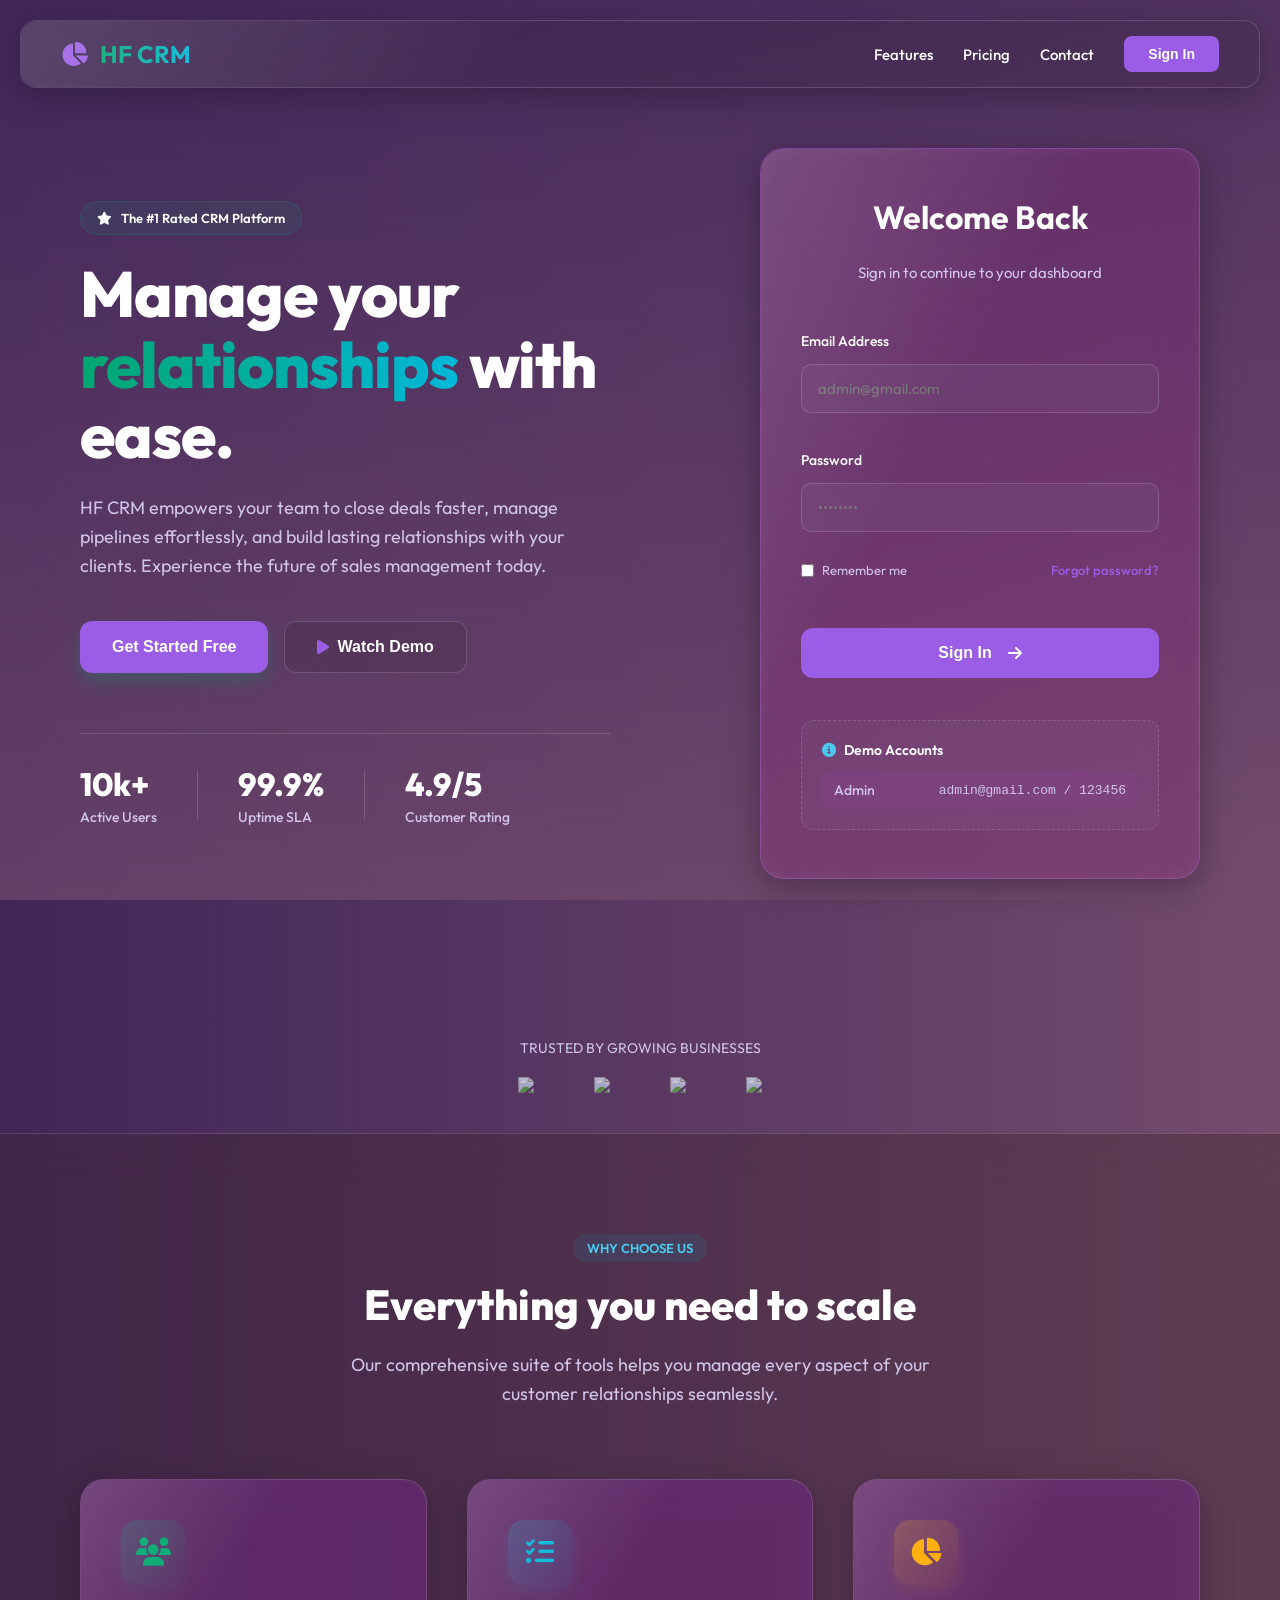
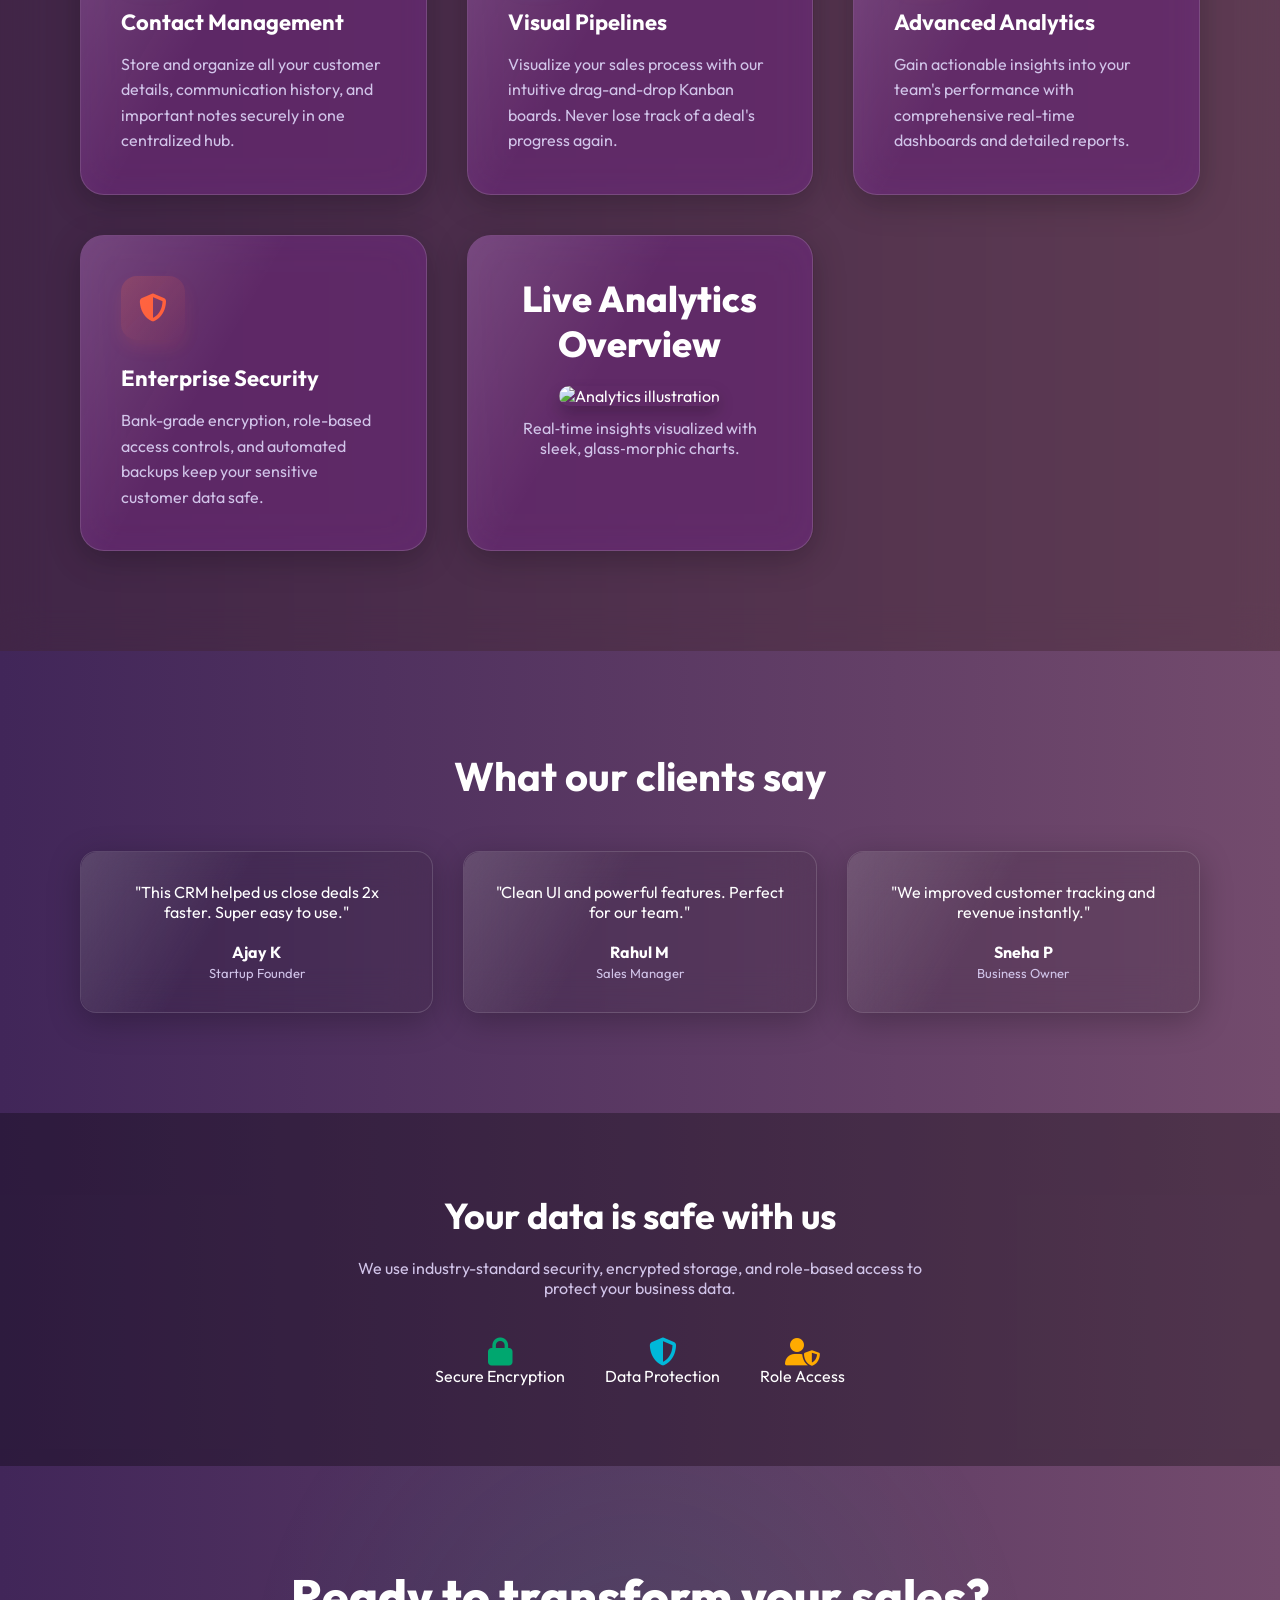
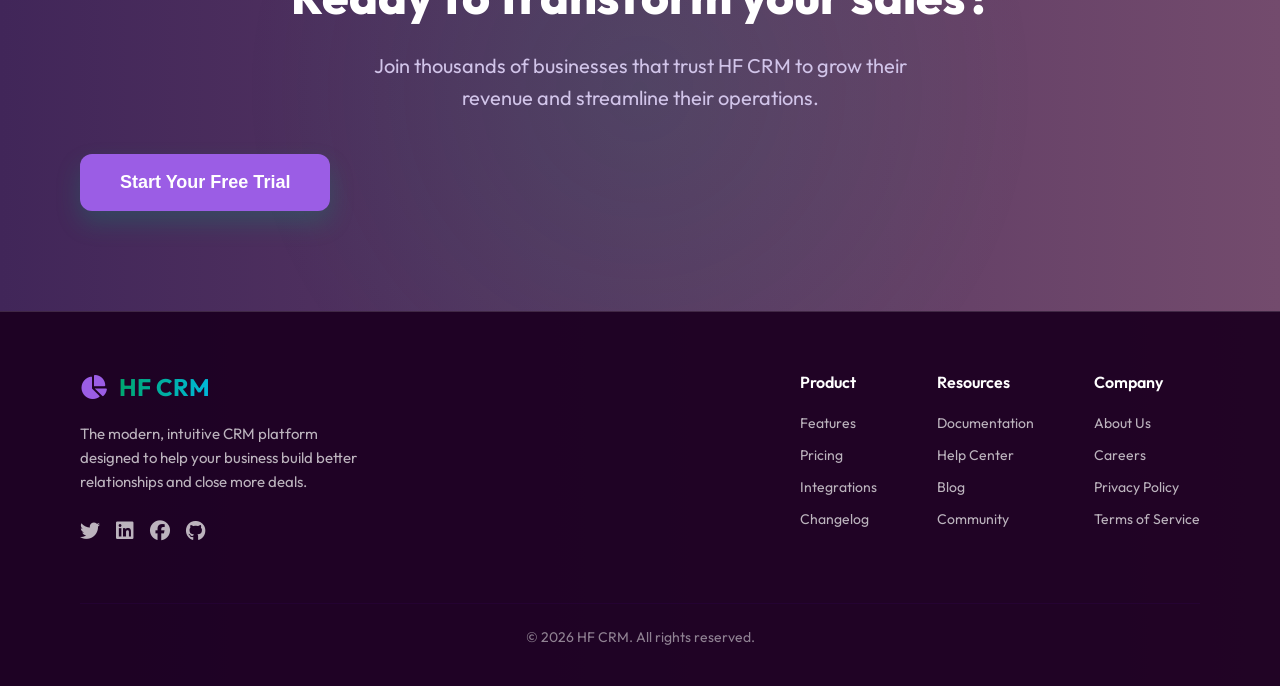
==== commit 6ba46e13: "Update index.html" ====
--- a/index.html
+++ b/index.html
@@ -17,15 +17,19 @@
         min-height: 100vh !important;
         display: block !important;
     }
+
+
 </style>
 
 <!-- 🎥 Background Video -->
 <video autoplay muted loop playsinline class="bg-video">
-    <source src="https://res.cloudinary.com/daoynktgl/video/upload/v1777030679/0424_1_gdzt6b.mp4" type="video/mp4">
+    <source src="gr.mp4" type="video/mp4">
 </video>
 
 <!-- Overlay (for dark effect) -->
 <div class="video-overlay"></div>
+
+
 
 
 
@@ -50,7 +54,7 @@
         
         <!-- Left: Marketing Content -->
         <div style="flex: 1; min-width: 400px; max-width: 650px;">
-            <div style="display: inline-block; padding: 8px 16px; background: rgba(0, 167, 111, 0.1); color: var(--accent); border-radius: 30px; font-weight: 600; font-size: 13px; margin-bottom: 24px; border: 1px solid rgba(0, 167, 111, 0.2);">
+            <div style="display: inline-block; padding: 8px 16px; background: rgba(0, 167, 111, 0.1); color: (--text-primary); border-radius: 30px; font-weight: 600; font-size: 13px; margin-bottom: 24px; border: 1px solid rgba(0, 167, 111, 0.2);">
                 <i class="fas fa-star" style="margin-right: 6px;"></i> The #1 Rated CRM Platform
             </div>
             <h1 style="font-size: 64px; font-weight: 800; line-height: 1.1; margin-bottom: 24px; color: var(--text-primary); letter-spacing: -1px;">
@@ -85,6 +89,11 @@
             </div>
         </div>
 
+
+
+
+
+        
         <!-- Right: Login Form -->
         <div id="login-section" style="flex: 1; display: flex; justify-content: flex-end; min-width: 400px;">
             <div class="glass login-box" style="margin: 0; width: 100%; max-width: 440px; border-radius: 24px; padding: 48px 40px; ">
@@ -128,6 +137,19 @@
         </div>
     </div>
 
+<div style="text-align:center; margin:80px 0 40px;">
+    <p style="color: var(--text-secondary); font-size:14px; margin-bottom:20px;">
+        TRUSTED BY GROWING BUSINESSES
+    </p>
+
+    <div style="display:flex; justify-content:center; gap:60px; flex-wrap:wrap; opacity:0.7;">
+        <img src="https://cdn-icons-png.flaticon.com/128/5968/5968705.png" height="40">
+        <img src="https://cdn-icons-png.flaticon.com/128/5968/5968764.png" height="40">
+        <img src="https://cdn-icons-png.flaticon.com/128/5968/5968841.png" height="40">
+        <img src="https://cdn-icons-png.flaticon.com/128/5968/5968672.png" height="40">
+    </div>
+</div>
+
     <!-- Features Section -->
     <div id="features" style="padding: 100px 80px; background: rgba(65,38, 47, 0.4); backdrop-filter: var(--blur); -webkit-backdrop-filter: var(--blur); border-top: 1px solid var(--border);">
         <div style="text-align: center; margin-bottom: 70px;">
@@ -182,6 +204,64 @@
             </div>
         </div>
     </div>
+
+<div style="padding:100px 80px; text-align:center;">
+    <h2 style="font-size:40px; margin-bottom:50px;">What our clients say</h2>
+
+    <div style="display:grid; grid-template-columns: repeat(auto-fit, minmax(280px,1fr)); gap:30px;">
+        
+        <div class="glass" style="padding:30px; border-radius:16px;">
+            <p>"This CRM helped us close deals 2x faster. Super easy to use."</p>
+            <h4 style="margin-top:20px;">Ajay K</h4>
+            <span style="color:var(--text-secondary); font-size:13px;">Startup Founder</span>
+        </div>
+
+        <div class="glass" style="padding:30px; border-radius:16px;">
+            <p>"Clean UI and powerful features. Perfect for our team."</p>
+            <h4 style="margin-top:20px;">Rahul M</h4>
+            <span style="color:var(--text-secondary); font-size:13px;">Sales Manager</span>
+        </div>
+
+        <div class="glass" style="padding:30px; border-radius:16px;">
+            <p>"We improved customer tracking and revenue instantly."</p>
+            <h4 style="margin-top:20px;">Sneha P</h4>
+            <span style="color:var(--text-secondary); font-size:13px;">Business Owner</span>
+        </div>
+
+    </div>
+</div>
+
+
+<div style="padding:80px; text-align:center; background: rgba(0,0,0,0.3);">
+    
+    <h2 style="font-size:36px; margin-bottom:20px;">Your data is safe with us</h2>
+    
+    <p style="color:var(--text-secondary); max-width:600px; margin:0 auto 40px;">
+        We use industry-standard security, encrypted storage, and role-based access to protect your business data.
+    </p>
+
+    <div style="display:flex; justify-content:center; gap:40px; flex-wrap:wrap;">
+        
+        <div>
+            <i class="fas fa-lock" style="font-size:28px; color:#00A76F;"></i>
+            <p>Secure Encryption</p>
+        </div>
+
+        <div>
+            <i class="fas fa-shield-alt" style="font-size:28px; color:#00B8D9;"></i>
+            <p>Data Protection</p>
+        </div>
+
+        <div>
+            <i class="fas fa-user-shield" style="font-size:28px; color:#FFAB00;"></i>
+            <p>Role Access</p>
+        </div>
+
+    </div>
+</div>
+
+
+
 
     <!-- CTA Section -->
     <div style="padding: 100px 80px; text-align: center; position: relative; overflow: hidden;">
--- a/styles.css
+++ b/styles.css
@@ -39,6 +39,8 @@
     /* fallback background */
     background: var(--bg-base);
 }
+
+
 
 /*  background: none;VIDEO BACKGROUND */
 .bg-video {
@@ -68,6 +70,41 @@
     align-items: flex-start;
     width: 100%;
 }
+.dashboard-container {
+    display: flex;
+    min-height: 100vh;
+} 
+
+
+.welcome-box {
+    margin-bottom: 24px;
+    padding: 32px;
+    border-radius: 16px;
+    display: flex;
+    justify-content: space-between;
+    align-items: center;
+    flex-wrap: wrap;
+    gap: 20px;
+
+    background: linear-gradient(135deg, rgba(0,167,111,0.1), rgba(0,184,217,0.1));
+    border: 1px solid rgba(0,167,111,0.2);
+}
+
+.welcome-title {
+    font-size: 28px;
+    margin-bottom: 8px;
+}
+
+.welcome-text {
+    color: var(--text-secondary);
+    font-size: 15px;
+}
+
+.welcome-actions {
+    display: flex;
+    gap: 12px;
+}
+
 
 
 
@@ -85,6 +122,138 @@
     margin-bottom: 20px;
 }
 
+
+/* ===================== task item ===================== */
+/* Container fix (important) */
+/* ================= TASK SECTION PERFECT ================= */
+
+/* Container */
+/* ================= TASK CARD ================= */
+
+/* Wrapper inside glass */
+.task-container {
+    width: 100%;
+    display: flex;
+    flex-direction: column;
+    gap: 14px;
+}
+
+/* Each task row */
+.task-item {
+    display: flex;
+    align-items: center;
+    gap: 14px;
+
+    width: 100%;
+    padding: 16px;
+
+    border-radius: 14px;
+    background: rgba(145, 158, 171, 0.05);
+    border: 1px solid transparent;
+
+    transition: all 0.25s ease;
+}
+
+/* Hover effect */
+.task-item:hover {
+    border-color: var(--border);
+    transform: translateY(-2px);
+}
+
+/* Checkbox */
+.task-item input[type="checkbox"] {
+    width: 18px;
+    height: 18px;
+    cursor: pointer;
+    flex-shrink: 0;
+}
+
+/* Content (auto width magic) */
+.task-content {
+    flex: 1;         /* fills available space */
+    min-width: 0;    /* prevents overflow */
+    display: flex;
+    flex-direction: column;
+}
+
+/* Task title */
+.task-content p {
+    font-size: 15px;
+    font-weight: 600;
+    color: var(--text-primary);
+
+    white-space: nowrap;
+    overflow: hidden;
+    text-overflow: ellipsis;
+}
+
+/* Due date */
+.task-content span {
+    font-size: 12px;
+    color: var(--text-secondary);
+    margin-top: 2px;
+}
+
+/* Priority badge */
+.badge {
+    flex-shrink: 0;
+    font-size: 11px;
+    padding: 5px 10px;
+    border-radius: 6px;
+    font-weight: 600;
+}
+
+/* Badge colors */
+.badge.high {
+    background: rgba(255, 86, 48, 0.15);
+    color: #FF5630;
+}
+
+.badge.medium {
+    background: rgba(255, 171, 0, 0.15);
+    color: #FFAB00;
+}
+
+.badge.low {
+    background: rgba(0, 184, 217, 0.15);
+    color: #00B8D9;
+}
+
+/* Completed task style */
+.task-item input:checked + .task-content p {
+    text-decoration: line-through;
+    opacity: 0.6;
+}
+
+/* ================= RESPONSIVE ================= */
+
+/* Tablet */
+@media (max-width: 768px) {
+    .task-item {
+        padding: 14px;
+    }
+
+    .task-content p {
+        font-size: 14px;
+    }
+}
+
+/* Mobile */
+@media (max-width: 600px) {
+    .task-item {
+        flex-wrap: wrap;
+        align-items: flex-start;
+    }
+
+    .task-content {
+        width: 100%;
+    }
+
+    .badge {
+        margin-left: auto;
+        margin-top: 6px;
+    }
+}
 /* ===================== SECTIONS ===================== */
 .section {
     display: none;
@@ -99,20 +268,33 @@
 }
 
 /* ===================== STATS ===================== */
-.stats-grid {
-    display: grid;
-    grid-template-columns: repeat(3, 1fr);
-    gap: 15px;
-}
-
-.stat-card {
-    padding: 20px;
-}
-
-.stat-card .value {
-    font-size: 24px;
-    font-weight: 700;
-}
+.stat-flex {
+    display: flex;
+    align-items: center;
+    gap: 20px;
+    padding: 24px;
+    border-radius: 16px;
+    transition: transform 0.3s;
+    cursor: default;
+}
+
+.stat-flex:hover {
+    transform: translateY(-5px);
+}
+
+.stat-icon {
+    width: 64px;
+    height: 64px;
+    border-radius: 50%;
+    display: flex;
+    justify-content: center;
+    align-items: center;
+    font-size: 28px;
+}
+
+.icon-green { background: rgba(0,167,111,0.16); color: #00A76F; }
+.icon-yellow { background: rgba(255,171,0,0.16); color: #FFAB00; }
+.icon-blue { background: rgba(0,184,217,0.16); color: #00B8D9; }
 
 /* ===================== DIRECTORY ===================== */
 .directory-layout {
@@ -561,6 +743,7 @@
     backdrop-filter: var(--blur);
     z-index: 10;
     border-radius: 0;
+    flex-shrink: 0;
 
     
 
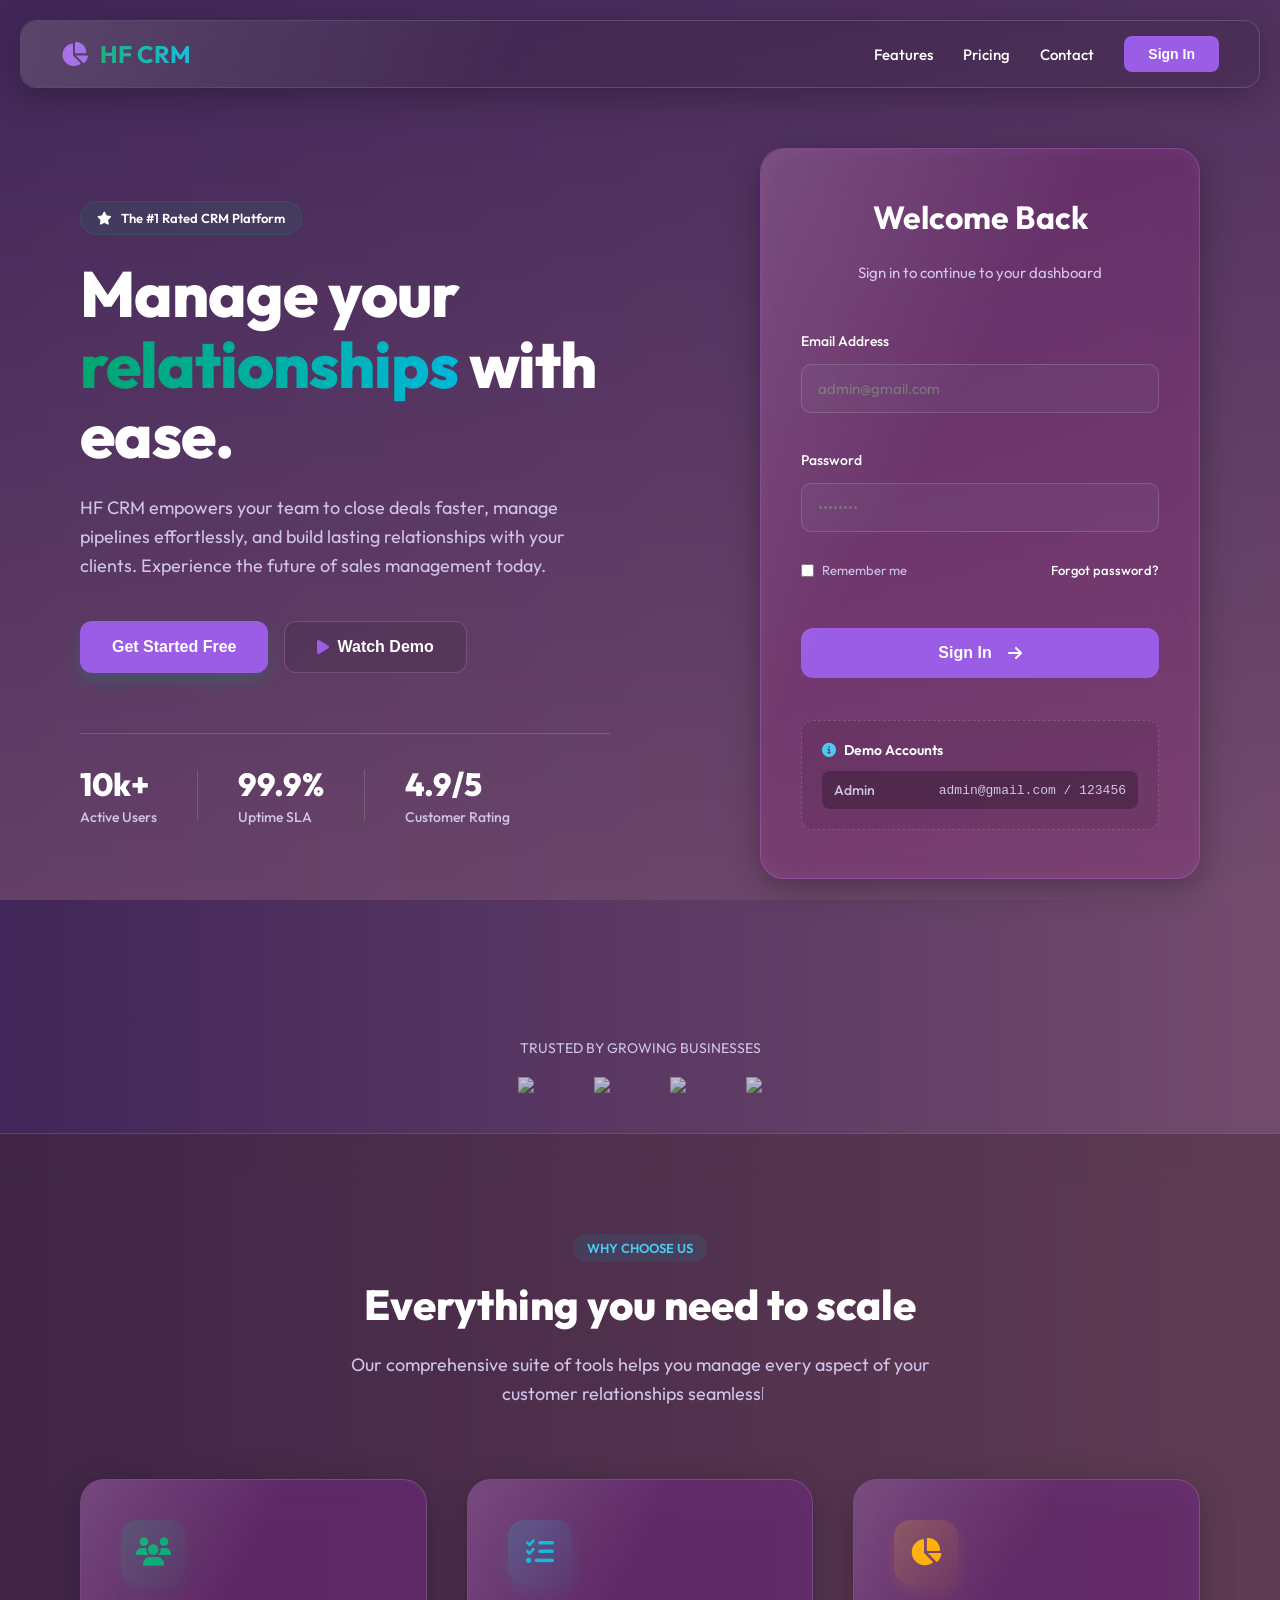
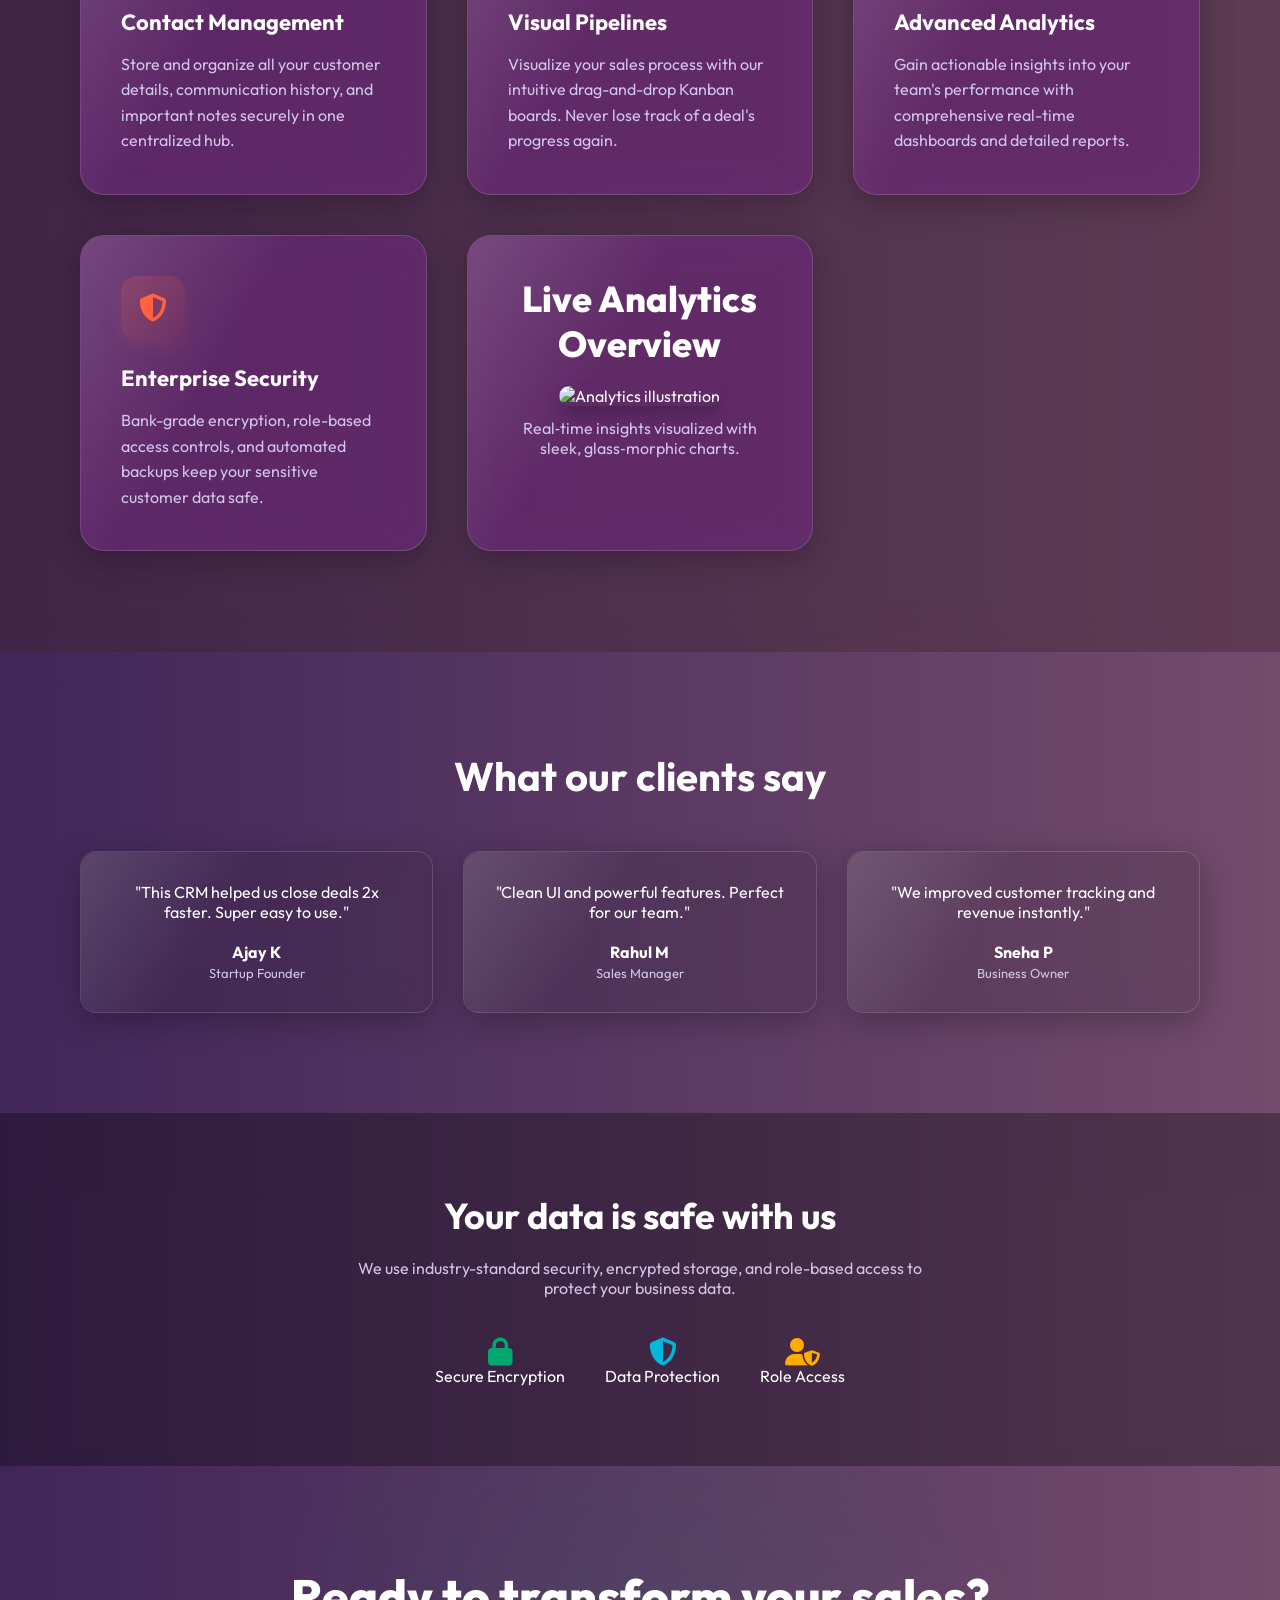
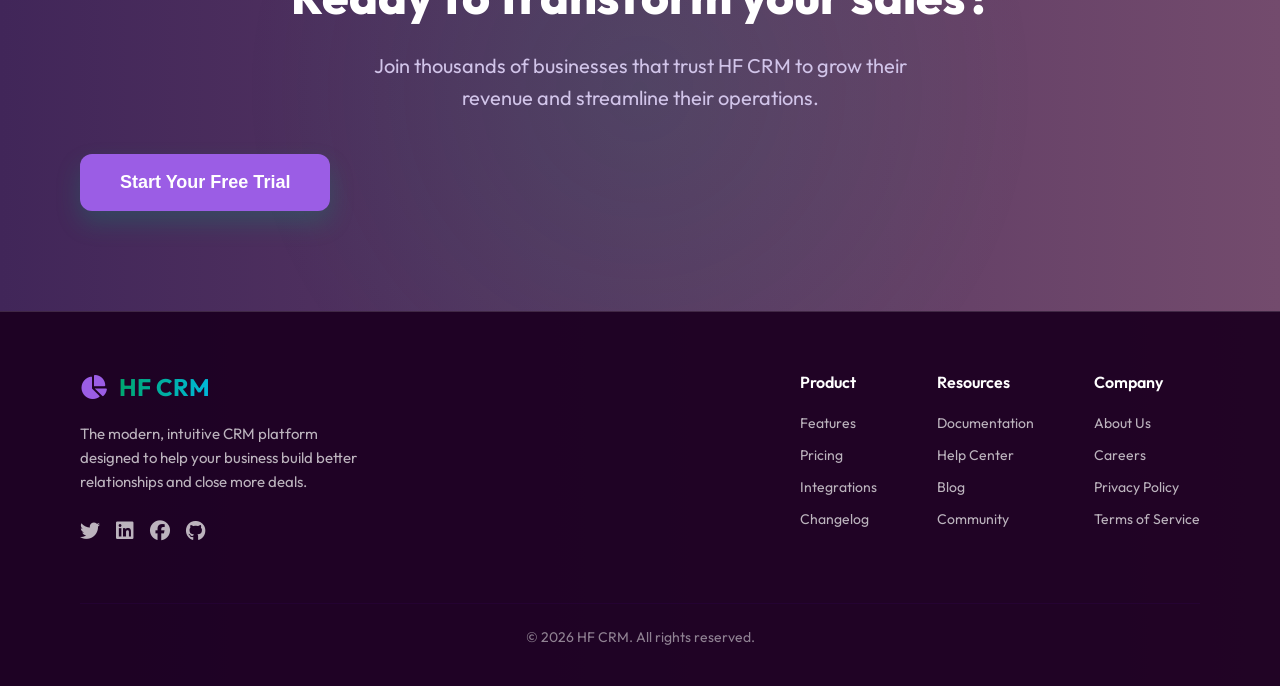
==== commit 0f57aba7: "Update index.html" ====
--- a/index.html
+++ b/index.html
@@ -23,7 +23,7 @@
 
 <!-- 🎥 Background Video -->
 <video autoplay muted loop playsinline class="bg-video">
-    <source src="gr.mp4" type="video/mp4">
+    <source src="https://res.cloudinary.com/dgby1zofd/video/upload/v1777101555/0424_1_ww0fxo.mp4" type="video/mp4">
 </video>
 
 <!-- Overlay (for dark effect) -->
@@ -117,18 +117,18 @@
                     <label style="display: flex; align-items: center; gap: 8px; font-size: 13px; color: var(--text-secondary); cursor: pointer;">
                         <input type="checkbox" style="width: auto; margin: 0; accent-color: var(--accent);"> Remember me
                     </label>
-                    <a href="#" style="font-size: 13px; color: var(--accent); text-decoration: none; font-weight: 500;">Forgot password?</a>
+                    <a href="#" style="font-size: 13px; color: white; text-decoration: none; font-weight: 500;">Forgot password?</a>
                 </div>
                 
                 <button onclick="login()" style="width: 100%; padding: 16px; margin-bottom: 24px; border-radius: 12px; font-size: 16px;">
                     Sign In <i class="fas fa-arrow-right" style="margin-left: 8px;"></i>
                 </button>
 
-                <div style="font-size: 14px; color: var(--text-secondary); background: rgba(145, 158, 171, 0.08); padding: 20px; border-radius: 12px; border: 1px dashed var(--border);">
+                <div style="font-size: 14px; color: var(--text-secondary); background: rgba(0, 0, 0, 0.08); padding: 20px; border-radius: 12px; border: 1px dashed var(--border);">
                     <div style="display: flex; align-items: center; gap: 8px; margin-bottom: 12px; color: var(--text-primary); font-weight: 600;">
                         <i class="fas fa-info-circle" style="color: var(--info);"></i> Demo Accounts
                     </div>
-                    <div style="display: flex; justify-content: space-between; align-items: center; background: rgba(136, 67, 150, 0.247); padding: 10px 12px; border-radius: 8px;">
+                    <div style="display: flex; justify-content: space-between; align-items: center; background: rgba(0, 0, 0, 0.247); padding: 10px 12px; border-radius: 8px;">
                         <span style="font-weight: 500;">Admin</span>
                         <span style="font-family: monospace; font-size: 13px;">admin@gmail.com / 123456</span>
                     </div>
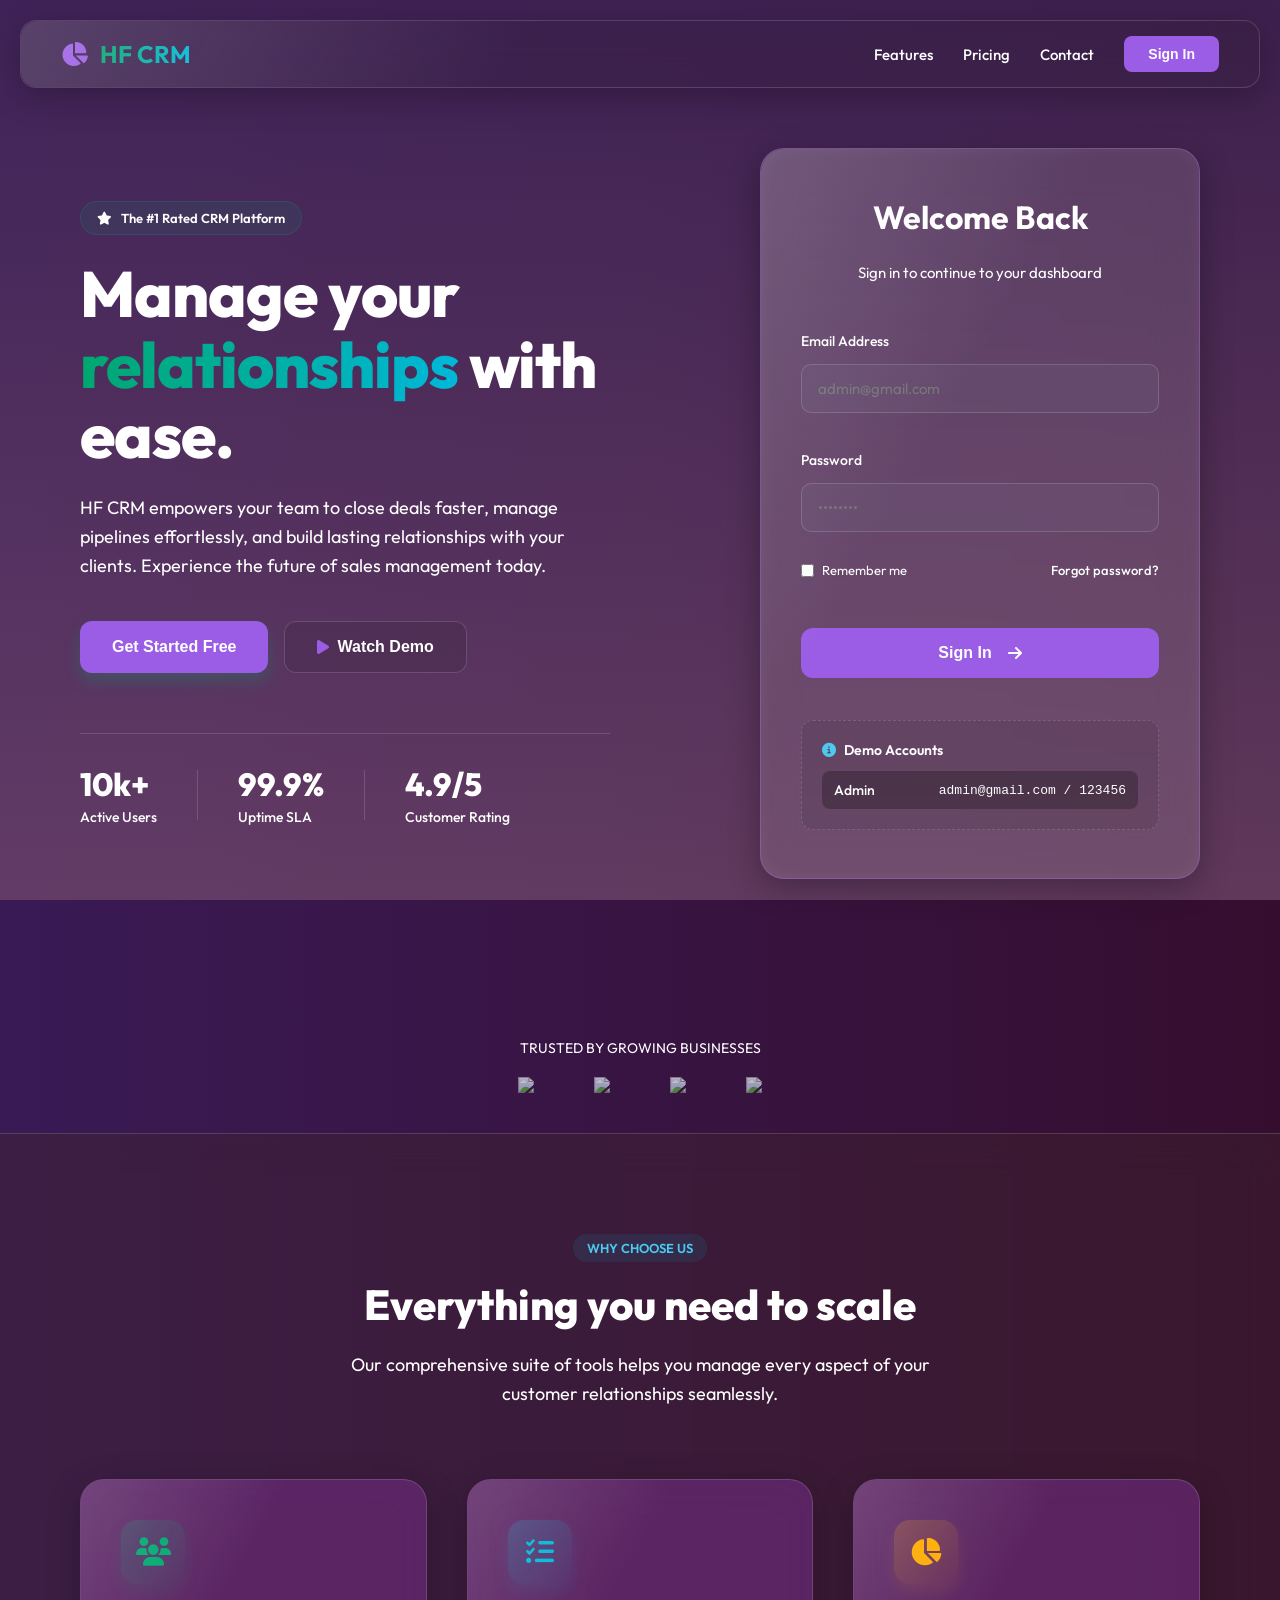
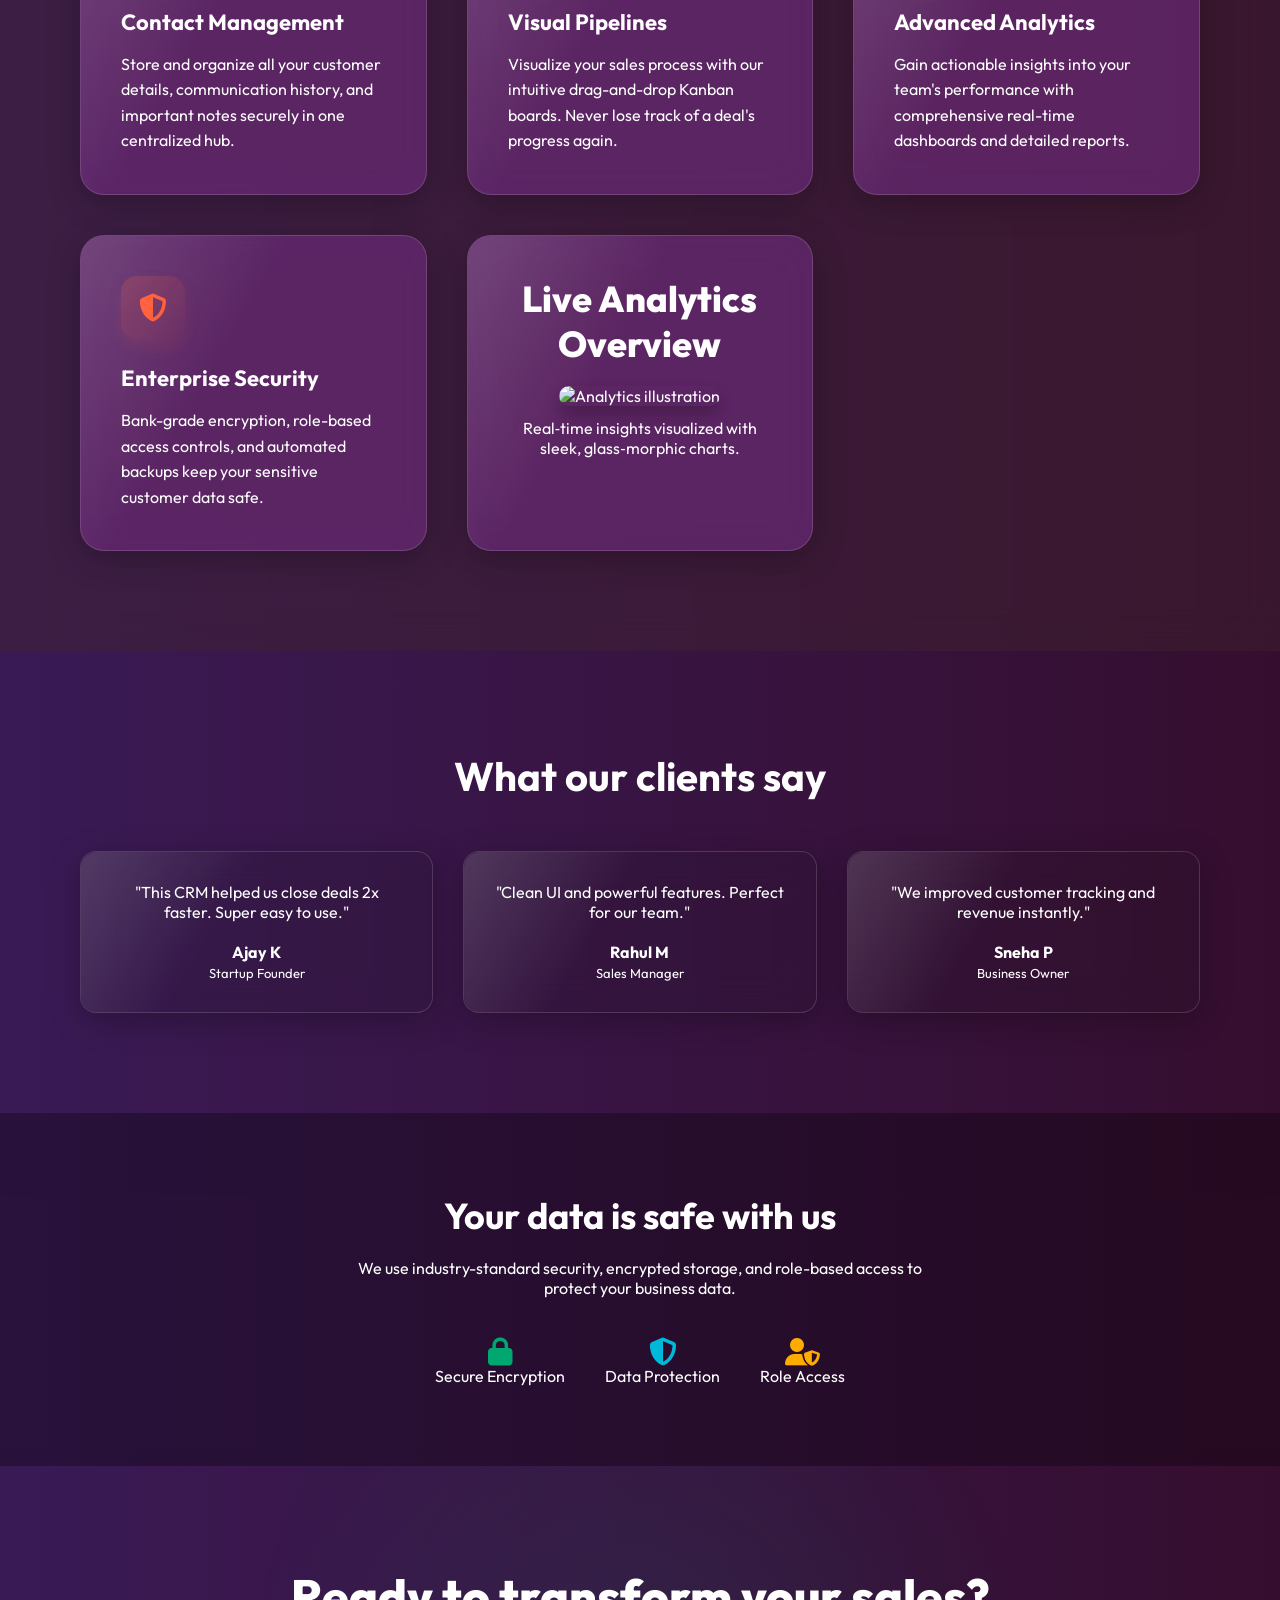
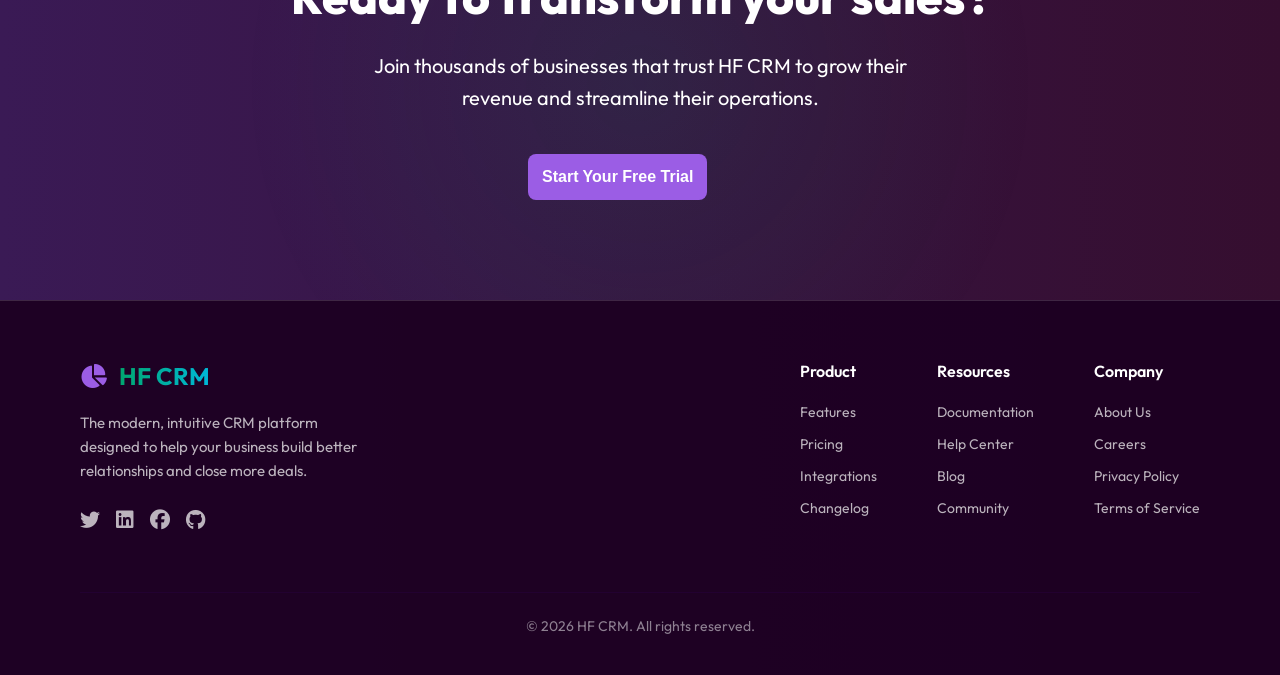
==== commit 3164af4d: "Update index.html" ====
--- a/index.html
+++ b/index.html
@@ -268,7 +268,7 @@
         <div style="position: absolute; top: 50%; left: 50%; transform: translate(-50%, -50%); width: 800px; height: 800px; background: radial-gradient(circle, rgba(0, 167, 111, 0.1) 0%, transparent 70%); z-index: -1;"></div>
         <h2 style="font-size: 48px; font-weight: 800; margin-bottom: 24px; color: var(--text-primary);">Ready to transform your sales?</h2>
         <p style="font-size: 20px; color: var(--text-secondary); max-width: 600px; margin: 0 auto 40px; line-height: 1.6;">Join thousands of businesses that trust HF CRM to grow their revenue and streamline their operations.</p>
-        <button onclick="document.getElementById('login-section').scrollIntoView({behavior: 'smooth'})" style="padding: 18px 40px; font-size: 18px; border-radius: 12px; box-shadow: 0 12px 24px rgba(0, 167, 111, 0.24); transition: transform 0.2s, box-shadow 0.2s;">
+        <button onclick="document.getElementById('login-section').scrollIntoView({behavior: 'smooth'})" style=margin-left:40%;"padding: 18px 40px; font-size: 18px; border-radius: 12px; box-shadow: 0 12px 24px rgba(0, 167, 111, 0.24); transition: transform 0.2s, box-shadow 0.2s;">
             Start Your Free Trial
         </button>
     </div>
--- a/styles.css
+++ b/styles.css
@@ -1,7 +1,7 @@
 @import url('https://fonts.googleapis.com/css2?family=Outfit:wght@300;400;500;600;700&display=swap');
 
 :root {
-    --bg-base: linear-gradient(to right, rgb(65, 38, 89), #734b6d);
+    --bg-base: linear-gradient(to right, rgb(58, 26, 85), #350e2f);
 
     --bg-panel: rgba(30, 30, 30, 0.12);
     --bg-card: rgba(255, 255, 255, 0.12);
@@ -9,7 +9,7 @@
     --border: rgba(255, 255, 255, 0.15);
 
     --text-primary: #ffffff;
-    --text-secondary: #d1c4e9;
+    --text-secondary: #ffffff;
 
     --accent: #9b5de5;
     --accent-hover: #7b2cbf;
@@ -585,6 +585,7 @@
     display: flex;
     justify-content: flex-end;
     min-width: 400px;
+    color: #cfcfcf;
 }
 
 /* Login Box */
@@ -594,7 +595,7 @@
     padding: 40px;
     border-radius: 24px;
 
-    background: rgba(150, 38, 133, 0.25);
+    background: rgba(163, 141, 160, 0.25);
     backdrop-filter: blur(20px);
     -webkit-backdrop-filter: blur(20px);
 
@@ -610,6 +611,7 @@
 
     position: relative;
     overflow: hidden;
+    
 }
 
 /* Glass reflection */
@@ -620,7 +622,7 @@
     border-radius: 24px;
     background: linear-gradient(
         120deg,
-        rgba(255,255,255,0.15),
+        rgba(241, 241, 241, 0.15),
         transparent 40%
     );
 }
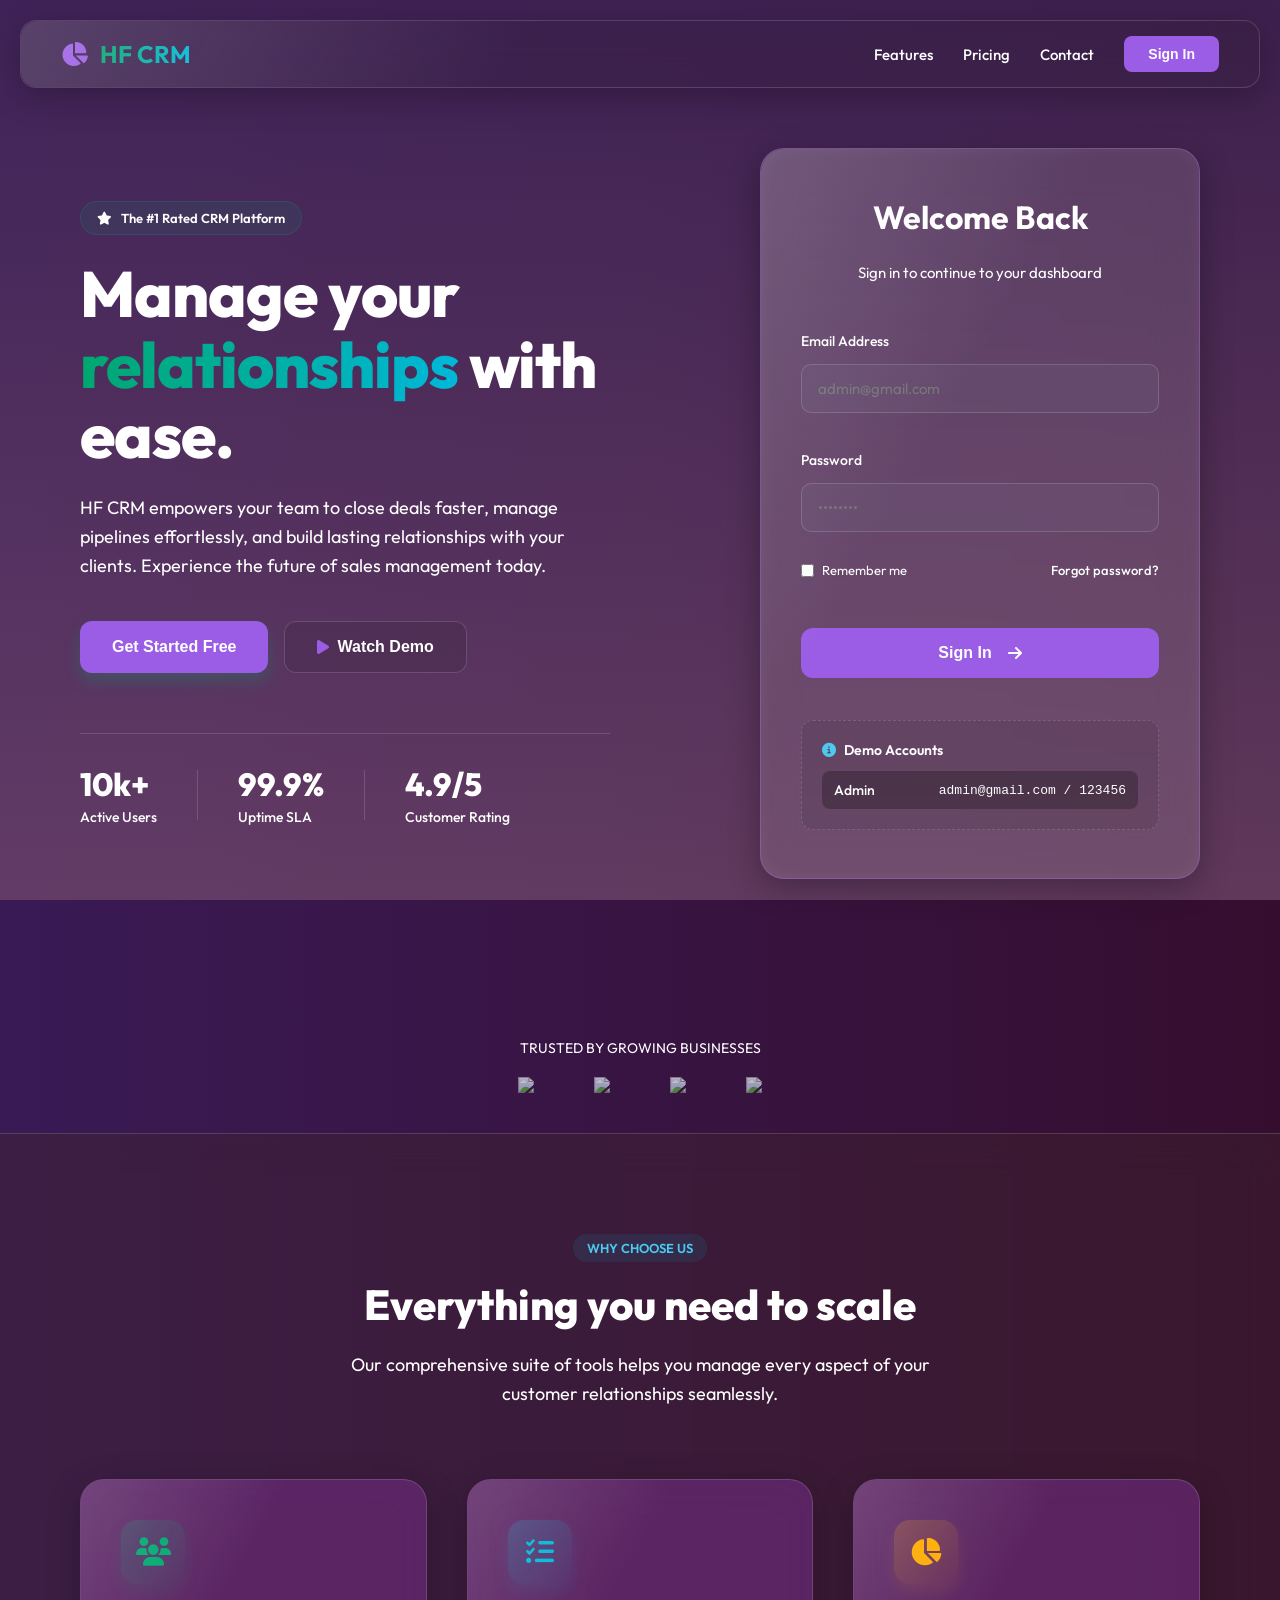
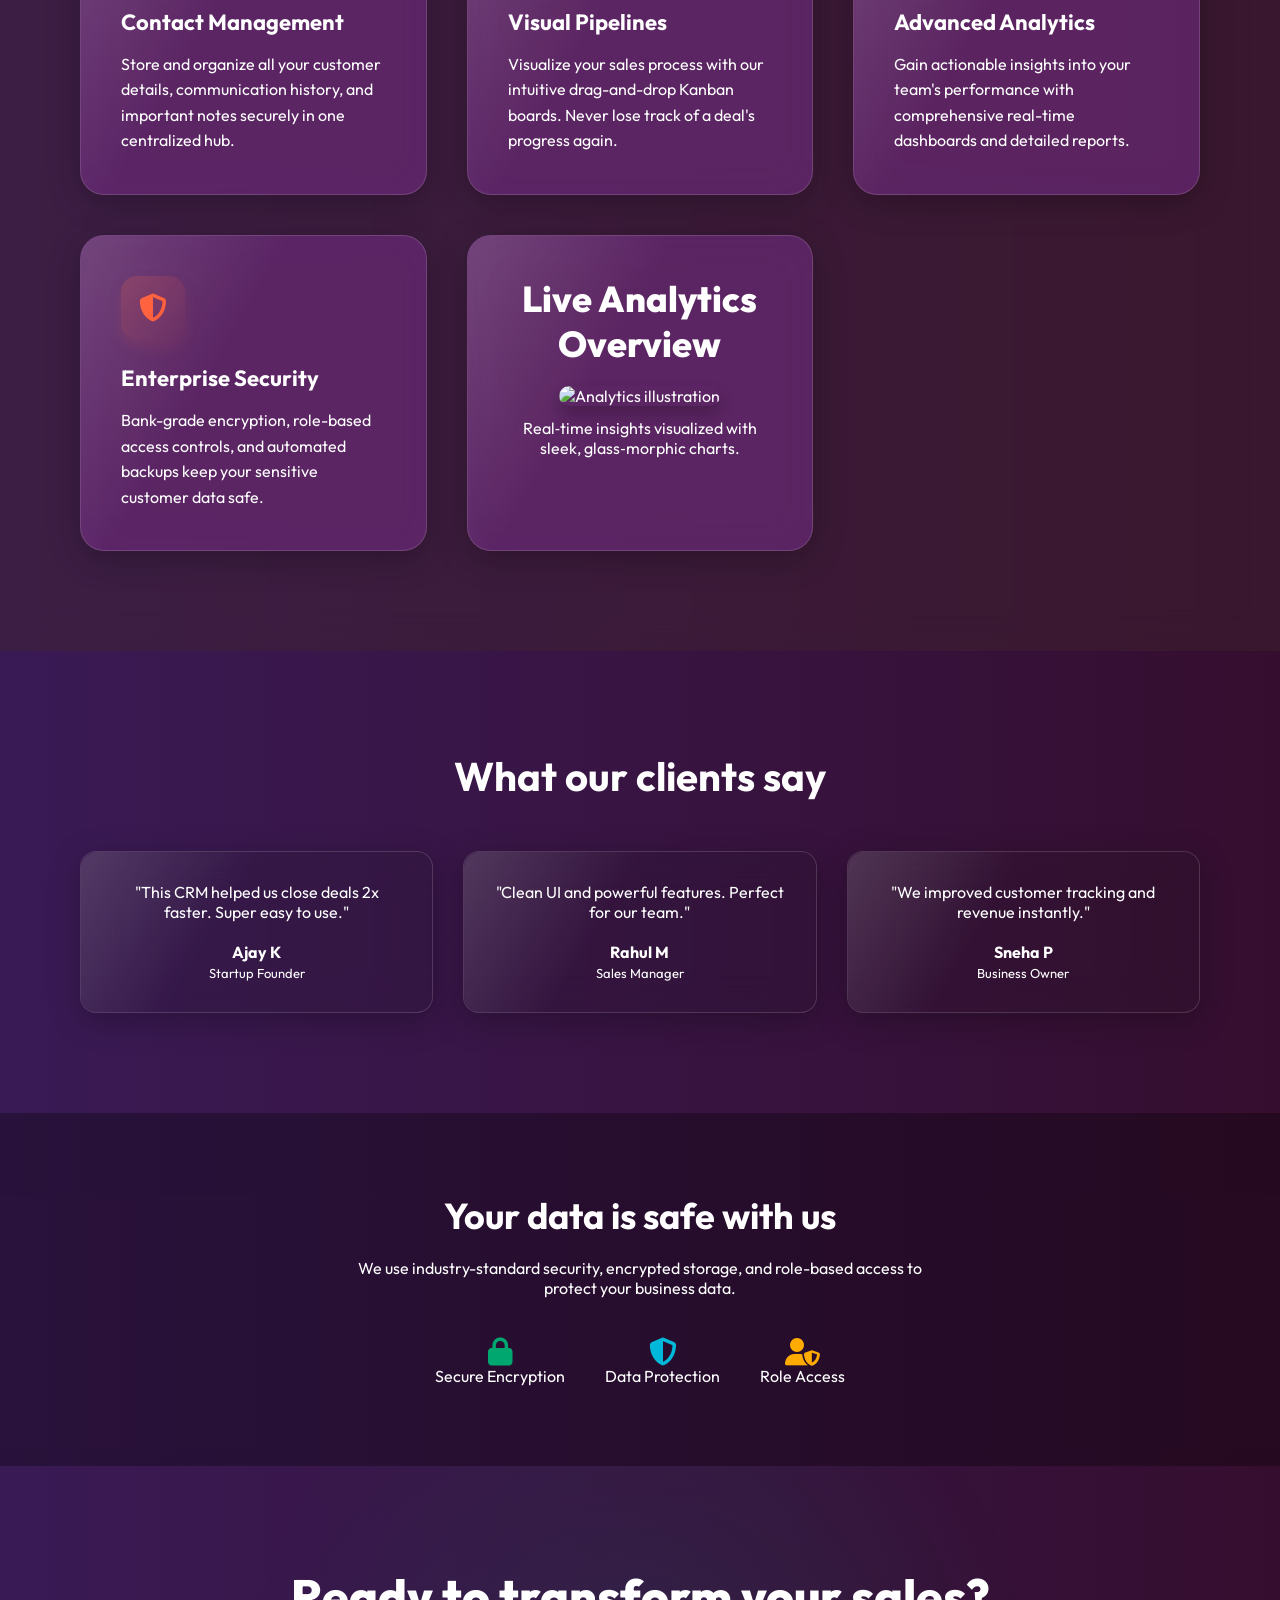
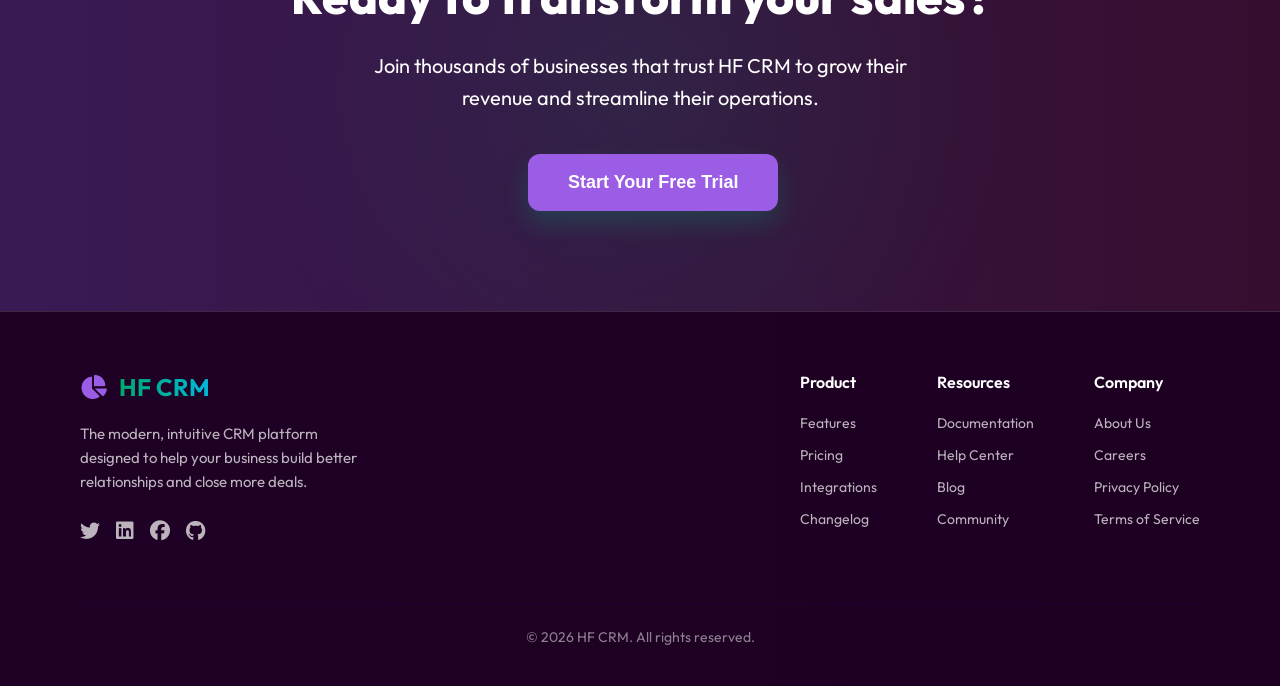
==== commit 4a004f29: "Update index.html" ====
--- a/index.html
+++ b/index.html
@@ -268,7 +268,7 @@
         <div style="position: absolute; top: 50%; left: 50%; transform: translate(-50%, -50%); width: 800px; height: 800px; background: radial-gradient(circle, rgba(0, 167, 111, 0.1) 0%, transparent 70%); z-index: -1;"></div>
         <h2 style="font-size: 48px; font-weight: 800; margin-bottom: 24px; color: var(--text-primary);">Ready to transform your sales?</h2>
         <p style="font-size: 20px; color: var(--text-secondary); max-width: 600px; margin: 0 auto 40px; line-height: 1.6;">Join thousands of businesses that trust HF CRM to grow their revenue and streamline their operations.</p>
-        <button onclick="document.getElementById('login-section').scrollIntoView({behavior: 'smooth'})" style=margin-left:40%;"padding: 18px 40px; font-size: 18px; border-radius: 12px; box-shadow: 0 12px 24px rgba(0, 167, 111, 0.24); transition: transform 0.2s, box-shadow 0.2s;">
+        <button onclick="document.getElementById('login-section').scrollIntoView({behavior: 'smooth'})" style="margin-left:40%;padding: 18px 40px; font-size: 18px; border-radius: 12px; box-shadow: 0 12px 24px rgba(0, 167, 111, 0.24); transition: transform 0.2s, box-shadow 0.2s;">
             Start Your Free Trial
         </button>
     </div>
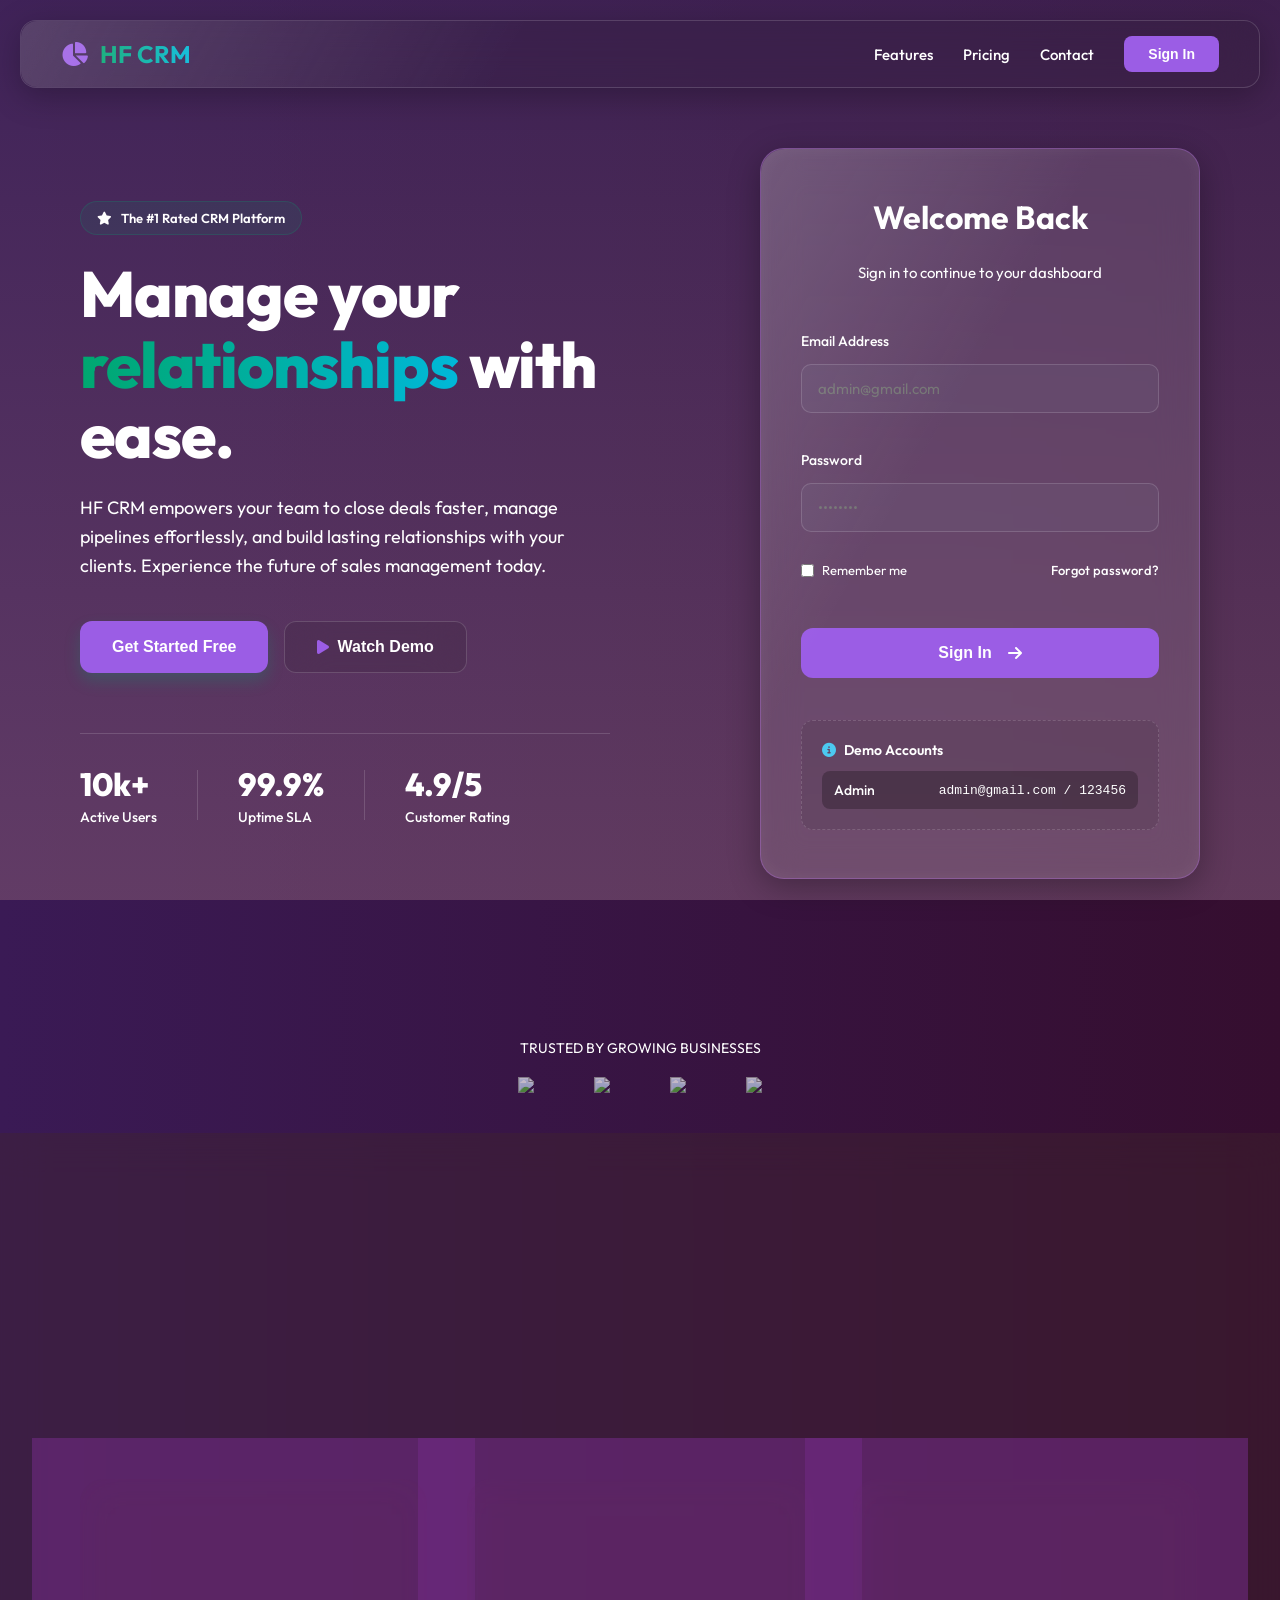
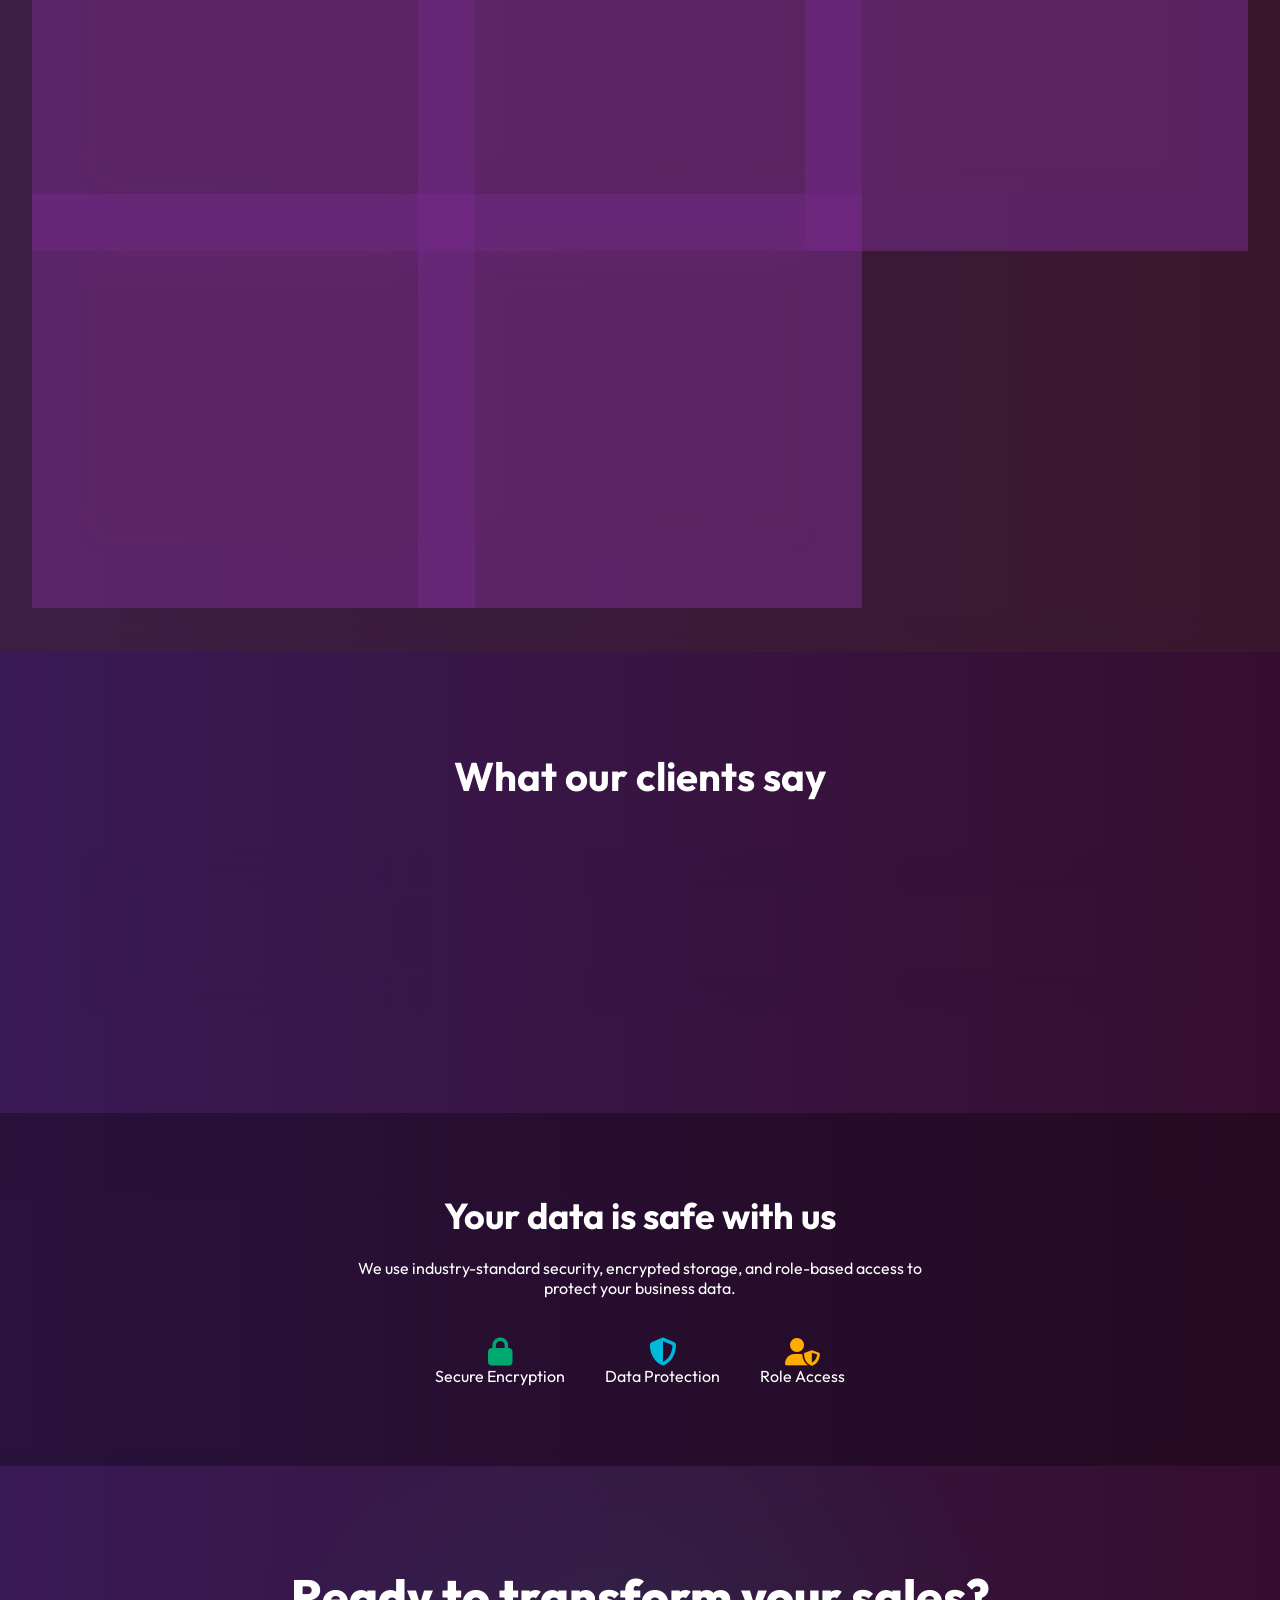
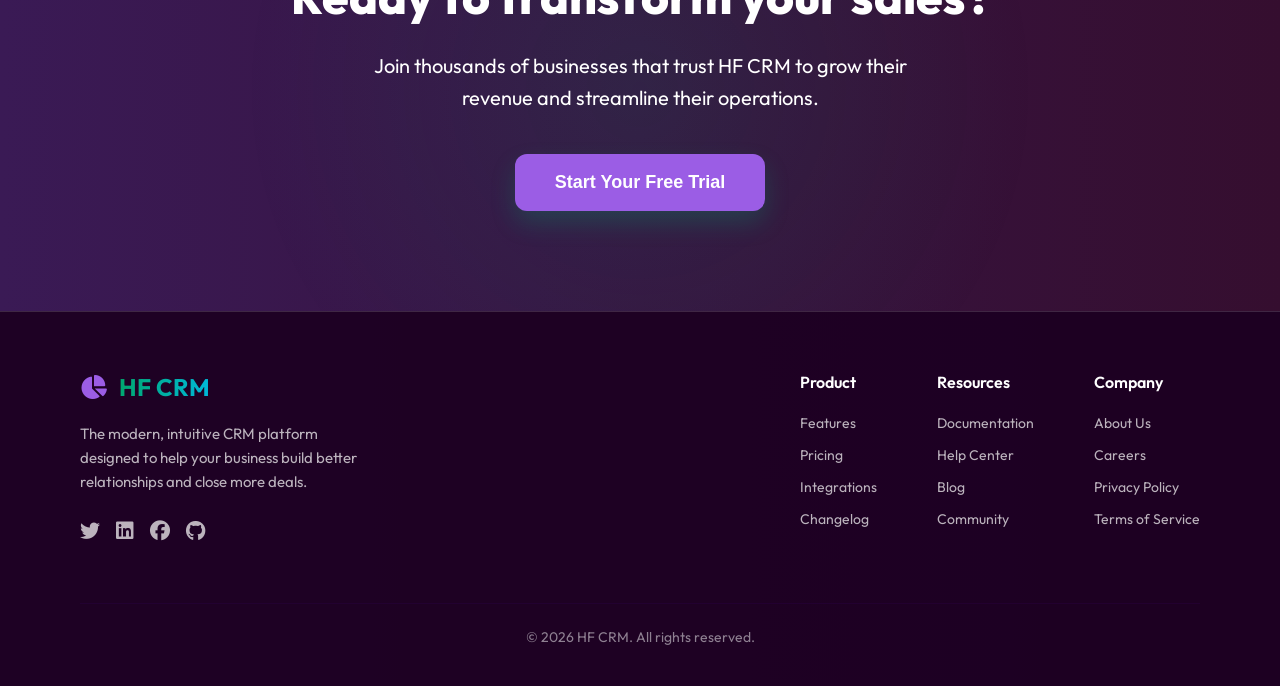
==== commit 0f306aa1: "Update index.html" ====
--- a/index.html
+++ b/index.html
@@ -268,9 +268,12 @@
         <div style="position: absolute; top: 50%; left: 50%; transform: translate(-50%, -50%); width: 800px; height: 800px; background: radial-gradient(circle, rgba(0, 167, 111, 0.1) 0%, transparent 70%); z-index: -1;"></div>
         <h2 style="font-size: 48px; font-weight: 800; margin-bottom: 24px; color: var(--text-primary);">Ready to transform your sales?</h2>
         <p style="font-size: 20px; color: var(--text-secondary); max-width: 600px; margin: 0 auto 40px; line-height: 1.6;">Join thousands of businesses that trust HF CRM to grow their revenue and streamline their operations.</p>
-        <button onclick="document.getElementById('login-section').scrollIntoView({behavior: 'smooth'})" style="margin-left:40%;padding: 18px 40px; font-size: 18px; border-radius: 12px; box-shadow: 0 12px 24px rgba(0, 167, 111, 0.24); transition: transform 0.2s, box-shadow 0.2s;">
-            Start Your Free Trial
-        </button>
+        <div style="display: flex; justify-content: center; margin-top: 20px;">
+    <button onclick="document.getElementById('login-section').scrollIntoView({behavior: 'smooth'})"
+        style="padding: 18px 40px; font-size: 18px; border-radius: 12px; box-shadow: 0 12px 24px rgba(0, 167, 111, 0.24); transition: transform 0.2s, box-shadow 0.2s;">
+        Start Your Free Trial
+    </button>
+</div>
     </div>
 
     <!-- Footer -->
